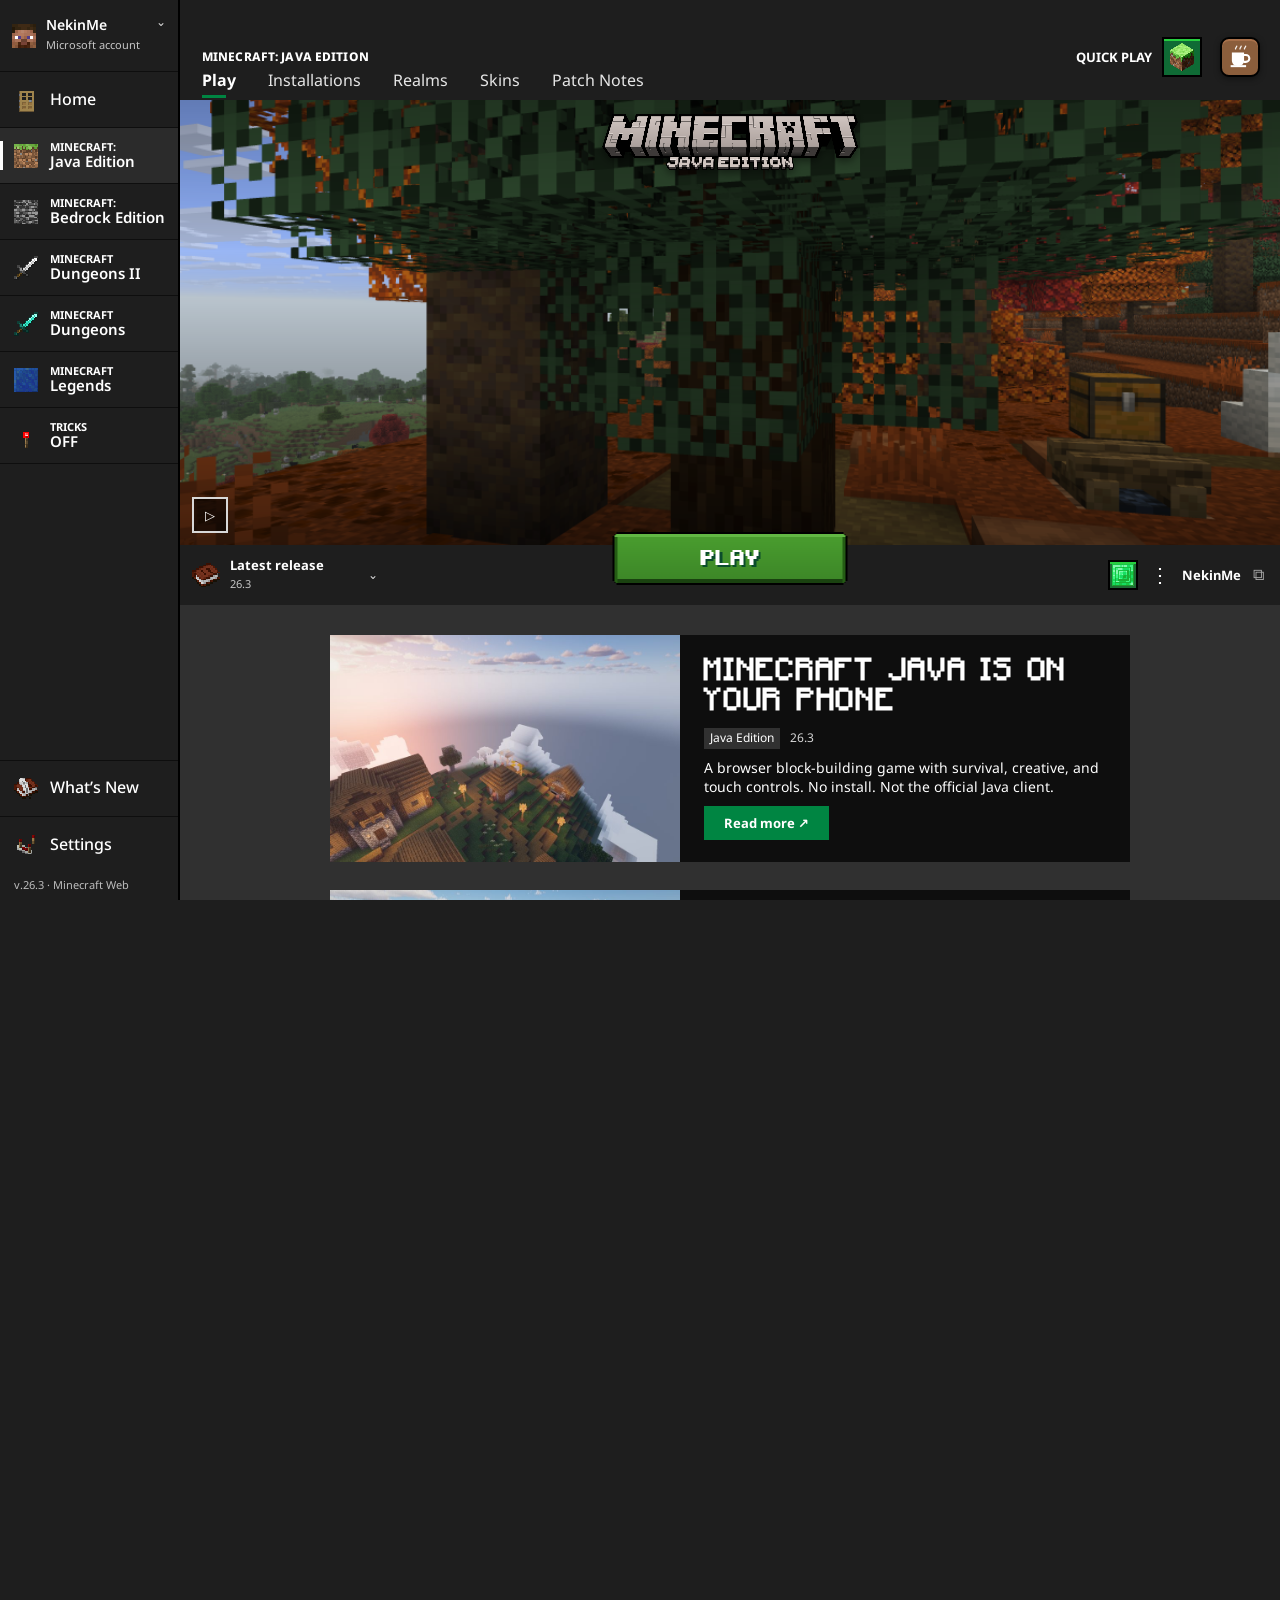
==== index.html @ edfa5a61 "Point the launcher at the rebuilt 20261126a client The engine now ships a new WebAssembly build with" ====
<!doctype html>
<html lang="en">
<head>
<meta charset="utf-8">
<script async src="https://pagead2.googlesyndication.com/pagead/js/adsbygoogle.js?client=ca-pub-5025566183652379" data-ad-frequency-hint="30s" crossorigin="anonymous"></script>
<script>
/* Google H5 Games Ads requires these queue stubs. Without them adBreak()
   never exists and the Play gate silently falls back to a house banner. */
window.adsbygoogle = window.adsbygoogle || [];
if (typeof window.adBreak !== 'function') {
  window.adBreak = function (o) { window.adsbygoogle.push(o); };
}
if (typeof window.adConfig !== 'function') {
  window.adConfig = function (o) { window.adsbygoogle.push(o); };
}
/* Queue the configuration before the async AdSense script loads, exactly as
   Google's H5 snippet does. This gives it the whole page load to preload a
   rewarded creative for the PLAY click. */
try {
  window.adConfig({
    preloadAdBreaks: 'on',
    sound: 'on',
    onReady: function () {
      window.__h5Ready = true;
      if (window.__adDiag) {
        window.__adDiag.config = 'ready';
        window.__adDiag.ready = true;
        window.__adDiag.updated = Date.now();
      }
    }
  });
  window.__h5Configured = true;
} catch (e) { window.__h5Configured = false; }
</script>
<meta name="viewport" content="width=device-width,initial-scale=1,viewport-fit=cover">
<title>Minecraft Web — play in the browser, plus Paper server guides</title>
<meta name="description" content="Play Minecraft Web in the browser, or read original guides on running a 24/7 Paper server: RAM, JVM flags, and VPS hosting. Fan project, not an official Minecraft site.">
<link rel="preconnect" href="https://pagead2.googlesyndication.com" crossorigin>
<link rel="preconnect" href="https://googleads.g.doubleclick.net" crossorigin>
<link rel="preconnect" href="https://tpc.googlesyndication.com" crossorigin>
<link rel="preconnect" href="https://www.google.com" crossorigin>
<link rel="dns-prefetch" href="https://fundingchoicesmessages.google.com">
<meta name="google-adsense-account" content="ca-pub-5025566183652379">

<link rel="icon" type="image/png" sizes="16x16" href="/icons/icon-16.png">
<link rel="icon" type="image/png" sizes="32x32" href="/icons/icon-32.png">
<link rel="icon" type="image/png" sizes="128x128" href="/icons/icon-128.png">
<link rel="icon" type="image/png" sizes="192x192" href="/icons/icon-192.png">
<link rel="preconnect" href="https://fonts.gstatic.com" crossorigin>
<link rel="stylesheet" href="https://fonts.googleapis.com/css2?family=Noto+Sans:wght@400;500;600;700;800&display=swap" media="print" onload="this.media='all'">
<style>
@font-face{font-family:'Minecraft Seven';src:url('/assets/fonts/Minecraft-Seven.woff') format('woff');font-display:swap}
:root{--bg:#1e1e1e;--line:#0e0e0e;--feed:#303030;--card:#0e0e0e;--text:#fff;--muted:#c6c6c6;--g:#008542;--g-top:#27ce40;--g-hi:#009047;--g-edge:#0c6e3d;--g-dk:#064d2a}
*{box-sizing:border-box}html,body{margin:0;height:100%;max-width:100%;overflow-x:hidden;overscroll-behavior-x:none}
body{background:var(--bg);color:var(--text);font-family:'Noto Sans',system-ui,-apple-system,'Segoe UI',sans-serif;font-size:14px;line-height:1.4;-webkit-font-smoothing:antialiased}
.mc{font-family:'Minecraft Seven',system-ui,sans-serif;font-weight:normal}
.app{display:flex;min-height:100vh}
/* ---- left rail (launcher: 180px, items 56px, 1px #0e0e0e separators) ---- */
aside{width:180px;flex:none;background:var(--bg);display:flex;flex-direction:column;position:sticky;top:0;height:100vh;border-right:2px solid #000}
.acct{display:flex;align-items:center;gap:10px;height:72px;padding:0 12px;border-bottom:1px solid var(--line);color:#fff;text-decoration:none}
.acct img{width:24px;height:24px;image-rendering:pixelated}
.acct b{display:block;font-size:14px;font-weight:600;line-height:1.2}.acct span{font-size:11px;color:var(--muted)}
.acct i{margin-left:auto;font-style:normal;font-size:12px;color:#ddd;align-self:flex-start;margin-top:14px}
aside a.it{display:flex;align-items:center;gap:12px;height:56px;padding:0 12px 0 14px;color:#fff;text-decoration:none;border-bottom:1px solid var(--line);position:relative}
aside a.it:hover{background:#2b2b2b}
aside a.it.on{background:#2b2b2b}aside a.it.on:before{content:'';position:absolute;left:0;top:13px;bottom:13px;width:3px;background:#fff}
aside a.it img{width:24px;height:24px;image-rendering:pixelated;flex:none}
aside a.it .t{line-height:1.12}
aside a.it small{display:block;font-size:11px;font-weight:700}
aside a.it span.n{display:block;font-size:15px;font-weight:600}
aside a.it.plain span.n{font-size:16px;font-weight:500}
aside .ad-side{padding:8px;margin-top:6px}
aside .bottom{margin-top:auto;border-top:1px solid var(--line)}
aside .bottom a.it:last-of-type{border-bottom:0}
aside .ver{font-size:11px;color:#bdbdbd;padding:4px 14px 8px}
main{flex:1;min-width:0;display:flex;flex-direction:column}
/* ---- header (product label + tabs, Quick Play on the right) ---- */
.top{display:flex;align-items:flex-end;justify-content:space-between;height:100px;padding:0 20px 0 22px}
.top h6{margin:0 0 3px;font-size:12px;font-weight:800;letter-spacing:.01em}
.tabs{display:flex;gap:32px}
.tabs a{color:#e6e6e6;text-decoration:none;font-size:16px;padding:0 0 9px;position:relative;white-space:nowrap}
.tabs a.on{color:#fff;font-weight:700}.tabs a.on:after{content:'';position:absolute;left:0;width:24px;bottom:2px;height:3px;background:var(--g)}
.tabs a:hover{color:#fff}
.qp{display:flex;align-items:center;gap:10px;color:#fff;text-decoration:none;font-size:13px;font-weight:700;margin-bottom:22px;border:0;background:none;cursor:pointer;font-family:inherit}
.qp img{width:40px;height:40px;padding:4px;background:#0f6b35;border:2px solid #000;box-shadow:inset 0 2px #27ce40;image-rendering:pixelated}
/* ---- Buy Me a Coffee icon in the launcher header ---- */
.top-right{display:flex;align-items:center;gap:12px;margin-bottom:22px}
.top-right .qp{margin-bottom:0}
.bmc{display:grid;place-items:center;width:40px;height:40px;border-radius:9px;background:#8b5e3c;border:2px solid #000;box-shadow:inset 0 2px #a9714b,0 2px 6px rgba(0,0,0,.4);text-decoration:none;flex:none;transition:transform .15s ease,filter .15s ease}
.bmc img{width:26px;height:26px;display:block}
.bmc:hover{filter:brightness(1.06);transform:translateY(-1px)}
@media(max-width:960px){
  /* The header stacks the title above a scrollable tab strip on phones. Keep
     the coffee link pinned to the real top-right corner instead of letting it
     float in the middle of that strip, and reserve room so tabs never scroll
     underneath it. */
  .top{position:relative;padding-right:58px}
  .top-right{position:absolute;top:8px;right:12px;margin:0;z-index:5}
  .bmc{width:34px;height:34px}.bmc img{width:22px;height:22px}
}
/* ---- key art ---- */
.hero{position:relative;flex:none;height:clamp(300px,calc(100vh - 455px),720px);background:#000 url('/img/launcher-art.jpg?v=11') center top/cover no-repeat}
.logo{position:absolute;left:50%;top:14px;transform:translateX(-50%);width:clamp(220px,20vw,320px);filter:drop-shadow(0 3px 4px rgba(0,0,0,.45))}
.logo img{display:block;width:100%;image-rendering:pixelated}
.logo .ed{width:50%;margin:-8.5% auto 0}
.vid{position:absolute;left:12px;bottom:12px;width:36px;height:36px;background:rgba(0,0,0,.55);border:2px solid #d8d8d8;display:grid;place-items:center;color:#fff;text-decoration:none;font-size:13px}
.ready{display:none;position:absolute;right:12px;bottom:12px;max-width:290px;padding:8px 34px 8px 12px;background:#1ed760;background:#3dda6c;color:#000;font:12px/1.35 'Minecraft Seven',system-ui,sans-serif;border:1px solid #000;text-align:center}
html.fromGame .ready{display:block}
/* ---- play bar ---- */
/* The bar overlaps the hero by 13px. Without its own stacking level the
   hero's dark bottom gradient paints over the top of the Play button and makes
   it look like a two-tone green strip. */
.bar{position:relative;z-index:3;flex:none;height:60px;display:flex;align-items:center;justify-content:space-between;padding:0 14px 0 12px;background:var(--bg)}
.inst{display:flex;align-items:center;gap:10px;color:#fff;text-decoration:none;min-width:0}
.inst img{width:28px;height:28px;image-rendering:pixelated}
.inst b{display:block;font-size:13px;font-weight:700;line-height:1.25}.inst span{font-size:11px;color:var(--muted)}
.inst i{font-style:normal;color:#ddd;margin-left:34px;font-size:12px}
.user{font-weight:700;font-size:13px;color:#fff;text-decoration:none}
.play{position:absolute;left:50%;top:-13px;transform:translateX(-50%);display:block;width:235px;height:53px;padding:2px 2px;background:#000;text-decoration:none;
  clip-path:polygon(4px 0,calc(100% - 4px) 0,calc(100% - 4px) 2px,calc(100% - 2px) 2px,calc(100% - 2px) 4px,100% 4px,100% calc(100% - 4px),calc(100% - 2px) calc(100% - 4px),calc(100% - 2px) calc(100% - 2px),calc(100% - 4px) calc(100% - 2px),calc(100% - 4px) 100%,4px 100%,4px calc(100% - 2px),2px calc(100% - 2px),2px calc(100% - 4px),0 calc(100% - 4px),0 4px,2px 4px,2px 2px,4px 2px)}
.play span{clip-path:polygon(2px 0,calc(100% - 2px) 0,100% 2px,100% calc(100% - 2px),calc(100% - 2px) 100%,2px 100%,0 calc(100% - 2px),0 2px);display:flex;align-items:center;justify-content:center;width:100%;height:100%;color:#fff;background:linear-gradient(var(--g-hi),var(--g));
  box-shadow:inset 0 3px 0 var(--g-top),inset 3px 0 0 var(--g-edge),inset -3px 0 0 var(--g-edge),inset 0 -4px 0 var(--g-dk);
  font-family:'Minecraft Seven',system-ui,sans-serif;font-size:22px;letter-spacing:.08em;-webkit-text-stroke:1.1px #fff;text-shadow:2px 2px 0 rgba(0,0,0,.3)}
.play:hover span{background:linear-gradient(#00a352,#009448)}
.play:active span{box-shadow:inset 0 3px 0 var(--g-dk),inset 3px 0 0 var(--g-edge),inset -3px 0 0 var(--g-edge);padding-top:3px}
/* The site accent is teal-green; the Play control uses the launcher's grass
   green so the most important button does not look a shade off. */
.play span{background:linear-gradient(#4a9e2f,#3c8527);box-shadow:inset 0 3px 0 #62b744,inset 3px 0 0 #245c14,inset -3px 0 0 #245c14,inset 0 -4px 0 #1a4210}
.play:hover span{background:linear-gradient(#55ad38,#43902b)}
.play:active span{box-shadow:inset 0 3px 0 #1a4210,inset 3px 0 0 #245c14,inset -3px 0 0 #245c14;padding-top:3px}
/* ---- news feed ---- */
.feed{background:var(--feed);flex:1;padding:30px 20px 10px}
.feedin{max-width:800px;margin:0 auto;display:grid;gap:28px}
.news{display:grid;grid-template-columns:350px 1fr;overflow:hidden;background:var(--card);text-decoration:none;color:#fff;min-height:216px}
.news .pic{background:#000;min-height:216px}
.news .pic img{width:100%;height:100%;object-fit:cover;display:block}
.news .txt{padding:24px 24px 22px;display:flex;flex-direction:column;align-items:flex-start;gap:9px}
.news h3{margin:0;font-family:'Minecraft Seven',system-ui,sans-serif;font-weight:normal;font-size:25px;line-height:1.2;text-transform:uppercase;letter-spacing:.03em;-webkit-text-stroke:1px #fff}
.news .meta{font-size:12px;color:#d6d6d6;display:flex;gap:10px;align-items:center}.news .meta span{background:#313131;padding:2px 6px;color:#fff}
.news p{margin:0;font-size:14px}
.news .more{margin-top:auto;display:inline-flex;align-items:center;gap:8px;background:var(--g);padding:8px 20px;font-weight:700;font-size:13px}
.news:hover .more{background:#009a4c}
.ad-wide{min-height:90px;background:transparent}
.info{background:var(--feed);padding:4px 20px 30px}
.info>section,.info>div{max-width:800px;margin:0 auto}
.info section{background:var(--card);padding:20px 24px;margin-top:22px}
.info h2{font-family:'Minecraft Seven',system-ui,sans-serif;font-weight:normal;font-size:20px;margin:0 0 10px;text-transform:uppercase;-webkit-text-stroke:.6px #fff}
.info a{color:#3ad36b}
footer{background:var(--feed);color:#a9a9a9;font-size:12px;text-align:center;padding:20px 16px 40px;margin:0}footer a{color:#fff}
.mnav{display:none}
@media(max-width:960px){
  aside{display:none}
  .mnav{display:flex;gap:0;overflow-x:auto;background:var(--bg);border-bottom:1px solid var(--line);scrollbar-width:none}
  .mnav a{flex:none;display:flex;align-items:center;gap:8px;color:#fff;text-decoration:none;font-size:13px;font-weight:600;padding:10px 14px;border-right:1px solid var(--line)}
  .mnav a img{width:20px;height:20px;image-rendering:pixelated}.mnav a.on{background:#2b2b2b;box-shadow:inset 0 -3px #fff}
  .top{height:auto;padding:12px 58px 0 14px}.top>div{min-width:0;flex:1}.tabs{gap:22px;overflow-x:auto;max-width:100%;scrollbar-width:none;-webkit-overflow-scrolling:touch}.tabs a{font-size:15px}.qp{display:none}
  .hero{height:56vw;min-height:220px;max-height:60vh}
  .bar{height:auto;padding:52px 12px 12px}.play{top:-14px;width:min(235px,64vw)}
  .feed{padding:20px 10px}.news{grid-template-columns:1fr}.news .pic{min-height:0;aspect-ratio:16/9}.news h3{font-size:19px}
  .info{padding-left:10px;padding-right:10px}
}
@media(max-height:500px){.hero{height:calc(100vh - 150px);min-height:160px}.mnav{display:none}.top h6{display:none}}

/* ---- Dappled Forest panorama (slow crossfade + drift) ---- */
.hero{background:#000 url('/assets/panorama/panorama_0.png') center/cover no-repeat;overflow:hidden}
.hero .pano{position:absolute;inset:-5%;background-position:center;background-size:cover;opacity:0;will-change:opacity,transform;animation:panoFade 33s ease-in-out infinite}
.hero .pano.p0{background-image:url('/assets/panorama/panorama_0.png');animation:panoFirst 33s ease-in-out infinite}
.hero .pano.p1{background-image:url('/assets/panorama/panorama_2.png');animation-delay:11s}
.hero .pano.p2{background-image:url('/assets/panorama/panorama_4.png');animation-delay:22s}
@keyframes panoFirst{0%{opacity:1;transform:scale(1.04)}28%{opacity:1;transform:scale(1.1) translate3d(-1.2%,-.8%,0)}36%{opacity:0;transform:scale(1.12) translate3d(-1.4%,-1%,0)}100%{opacity:0;transform:scale(1.12) translate3d(-1.4%,-1%,0)}}
@keyframes panoFade{0%{opacity:0;transform:scale(1.04) translate3d(0,0,0)}5%{opacity:1}28%{opacity:1}36%{opacity:0;transform:scale(1.12) translate3d(-1.4%,-1%,0)}100%{opacity:0;transform:scale(1.12) translate3d(-1.4%,-1%,0)}}
.hero:after{content:'';position:absolute;inset:0;background:linear-gradient(180deg,rgba(0,0,0,.28),rgba(0,0,0,0) 34%,rgba(0,0,0,.58));z-index:1;pointer-events:none}
.logo,.vid,.ready{z-index:2}
@media(prefers-reduced-motion:reduce){.hero .pano{animation:none}.hero .pano.p0{opacity:1}}
/* ---- top leaderboard slot (desktop) ---- */
.ad-top{max-width:970px;margin:0 auto;min-height:90px;background:transparent}
.ad-top:empty{display:none}
@media(max-width:960px){.ad-top{display:none}}
/* ---- PLAY button states ---- */
.play{border:0;font:inherit;cursor:pointer}
.play .play-state{display:none}
.play-state{font-family:'Minecraft Seven',system-ui,sans-serif;font-size:16px;letter-spacing:.03em;text-align:center;line-height:1.15;padding:0 8px}
.play[data-state] .play-svg{display:none}
.play[data-state] .play-state{display:flex;align-items:center;justify-content:center}
.play[data-state="retry"] span{background:linear-gradient(#a3452b,#7d2f1d)}
.play:focus-visible{outline:3px solid #7fcf3f;outline-offset:3px}
/* ---- bar extras ---- */
.bar-right{display:flex;align-items:center;gap:10px}
.block-btn{width:30px;height:30px;padding:2px;background:#1f6b35;border:2px solid #000;box-shadow:inset 0 2px #27ce40;cursor:pointer}
.block-btn img{width:100%;height:100%;image-rendering:pixelated;display:block}
.dots{background:none;border:0;color:#fff;font-size:20px;line-height:1;cursor:pointer;padding:0 2px}
.copy{background:none;border:0;color:#aaa;font-size:16px;cursor:pointer;padding:0 2px}
.copy:hover{color:#fff}
/* ---- real download strip ---- */
.dl{display:none;background:#0b0b0b;border-top:1px solid #000;border-bottom:1px solid #000;padding:9px 20px}
.dl.on{display:block}
.dl .row{max-width:800px;margin:0 auto;display:flex;align-items:center;gap:12px;font-size:12px;color:#d8d8d8}
.dl .track{flex:1;height:10px;background:#1d1d1d;border:1px solid #000;box-shadow:inset 0 0 0 1px #333;padding:1px}
.dl .fill{display:block;height:100%;width:0;background:linear-gradient(180deg,#b6ff7a,#6cd13a 55%,#4a9e2f);transition:width .18s linear}
.dl .pct{min-width:44px;text-align:right;font-family:'Minecraft Seven',system-ui,sans-serif}
.dl .bytes{min-width:118px;text-align:right;color:#a9a9a9}
/* ---- 15 s ad gate ---- */
.gate{position:fixed;inset:0;z-index:10000;display:none;place-items:center;background:rgba(0,0,0,.93);padding:16px}
.gate.on{display:grid}
.gate-box{width:min(560px,96vw);background:#141414;border:2px solid #000;box-shadow:0 0 0 2px #3a3a3a,0 24px 90px rgba(0,0,0,.85);padding:20px 20px 18px;text-align:center;color:#fff}
.gate-kicker{font-size:10px;letter-spacing:.22em;color:#9a9a9a}
.gate-title{font-family:'Minecraft Seven',system-ui,sans-serif;font-size:23px;line-height:1.2;margin-top:6px}
.gate-ad{min-height:250px;width:min(336px,92%);margin:14px auto 6px;display:grid;place-items:center;background:#0b0b0b;border:1px dashed #333;color:#8b8b8b;font-size:12px;overflow:hidden}
.gate-house{position:relative;display:grid;justify-items:center;gap:7px;padding:14px 14px 22px;overflow:hidden}
.gate-house-tag{font:700 9px/1 'Minecraft Seven',system-ui,sans-serif;letter-spacing:.18em;color:#9a9a9a;background:#1b1b1b;border:1px solid #333;padding:4px 7px}
.gate-house-play{width:0;height:0;border-left:16px solid #7fcf3f;border-top:10px solid transparent;border-bottom:10px solid transparent;filter:drop-shadow(2px 2px 0 #000)}
.gate-house img{width:150px;image-rendering:pixelated;opacity:.72}
.gate-house strong{font-family:'Minecraft Seven',system-ui,sans-serif;font-weight:normal;font-size:15px;color:#e8e8e8;letter-spacing:.03em}
.gate-house-copy{font-size:11px;color:#9a9a9a;max-width:250px;text-align:center;line-height:1.45}
.gate-house-status{font:700 10px/1.2 'Minecraft Seven',system-ui,sans-serif;letter-spacing:.05em;color:#8fbf6f}
.gate-house[data-state="done"] .gate-house-status{color:#b6ff7a}
.gate-house-timer{position:absolute;left:0;bottom:0;height:3px;width:0;background:#7fcf3f;animation:houseAd 5s linear forwards}
.gate-house[data-state="done"] .gate-house-timer{width:100%;animation:none}
@keyframes houseAd{from{width:0}to{width:100%}}
.gate-count{font-family:'Minecraft Seven',system-ui,sans-serif;font-size:34px;color:#7fcf3f;line-height:1.1;margin-top:2px}
.gate-sub{font-size:13px;color:#b9b9b9;margin-top:4px}
.gate-prog{width:min(420px,92%);height:9px;background:#222;border:1px solid #000;box-shadow:inset 0 0 0 1px #333;padding:1px;margin:12px auto 0;overflow:hidden}
.gate-prog i{display:block;position:relative;height:100%;width:0;min-width:6px;background:linear-gradient(180deg,#b6ff7a,#6cd13a 55%,#4a9e2f);transition:width .18s linear;overflow:hidden}
.gate-bytes{font-size:12px;color:#a9a9a9;margin-top:6px}
.gate-live{font-size:12px;color:#8fbf6f;margin-top:3px;min-height:16px;line-height:1.35}
.gate-live.warn{color:#e0b060}
.gate-watch{display:inline-block;margin-top:10px;padding:11px 24px;background:#2f7d1f;color:#fff;border:2px solid #000;box-shadow:inset 0 2px #55b53a,inset 0 -3px #1d5412;font:700 14px/1 'Minecraft Seven',system-ui,sans-serif;letter-spacing:.04em;cursor:pointer}
.gate-watch:hover{background:#389623}
.gate-watch[hidden]{display:none}
.gate-sponsor{display:inline-block;margin-top:8px;padding:8px 16px;background:#3b3b3b;color:#d8d8d8;border:2px solid #000;box-shadow:inset 0 2px #626262,inset 0 -3px #242424;font:700 12px/1 'Minecraft Seven',system-ui,sans-serif;letter-spacing:.04em;cursor:pointer}
.gate-sponsor:hover{background:#4a4a4a;color:#fff}
.gate-sponsor[hidden]{display:none}
.gate-retry{display:inline-block;margin-top:12px;padding:8px 18px;background:#6f6f6f;color:#fff;border:2px solid #000;box-shadow:inset 0 2px #9a9a9a,inset 0 -3px #3f3f3f;font:700 13px/1 'Minecraft Seven',system-ui,sans-serif;letter-spacing:.04em;cursor:pointer}
.gate-retry:hover{background:#7d7d7d}
.gate-retry[hidden]{display:none}
/* ---- preloaded game iframe (hidden behind the rewarded gate) ---- */
#game-frame{position:fixed;inset:0;width:100%;height:100%;border:0;z-index:9998;background:#000;opacity:0;pointer-events:none;transition:opacity .3s ease}
body.game-on{overflow:hidden}
body.game-on #game-frame{opacity:1;pointer-events:auto;z-index:10002}
/* ---- 1:1 loading screen ---- */
.load{position:fixed;inset:0;z-index:10001;display:none;place-items:center;background:#000}
.load.on{display:grid}
.load-win{width:min(680px,92vw);height:min(360px,70vh);border:3px solid #ff8a00;box-shadow:inset 0 0 0 2px #2b1600,0 0 34px rgba(255,138,0,.28);display:grid;place-items:center;background:#000}
.load-text{font-family:'Minecraft Seven',system-ui,sans-serif;font-size:28px;letter-spacing:.09em;color:#f2f2f2}
.load-text i{font-style:normal}
@media(max-width:600px){.bar-right .block-btn,.bar-right .dots,.bar-right .copy{display:none}.bar-right{position:absolute;right:12px;top:20px}.dl .bytes{display:none}}


/* ---- long guide content must not widen the launcher ---- */
.info pre{max-width:100%;overflow-x:auto;background:#000;border:1px solid #2a2a2a;padding:12px;margin:12px 0}
.info code{font-family:ui-monospace,SFMono-Regular,Menlo,monospace;font-size:12px}
.info table{width:100%;border-collapse:collapse;font-size:13px;margin:10px 0}
.info th,.info td{border:1px solid #333;padding:6px 8px;text-align:left}
@media(max-width:700px){.info table{display:block;overflow-x:auto}.info pre code{white-space:pre-wrap;word-break:break-word}}
</style>
<script>if(/[?&](play|from)=/.test(location.search))document.documentElement.classList.add('fromGame')</script>
<script>try{localStorage.setItem('mw_site_visit',String(Date.now()))}catch(e){}</script>


<link rel="manifest" href="/manifest.webmanifest">
<link rel="apple-touch-icon" sizes="180x180" href="/icons/apple-touch-icon.png">
<meta name="apple-mobile-web-app-capable" content="yes">
<meta name="mobile-web-app-capable" content="yes">
<meta name="apple-mobile-web-app-status-bar-style" content="black-translucent">
<meta name="apple-mobile-web-app-title" content="Minecraft Web">
<meta name="theme-color" content="#141414">
<script src="/install.js" defer></script>
<script src="/site-ads.js" defer></script>
<script src="/ad-clicks.js" defer></script>
</head>
<body>
<div class="app">
<aside>
  <a class="acct" href="/guide.html#about"><img src="/assets/ui/player-head.png" alt=""><div><b>NekinMe</b><span>Microsoft account</span></div><i>&#8964;</i></a>
  <a class="it plain" href="/"><img src="/assets/java/26.3/items/oak_door.png" alt=""><span class="t"><span class="n">Home</span></span></a>
  <a class="it on" href="/"><img src="/assets/java/26.3/blocks/grass_block_side.png" alt=""><span class="t"><small>MINECRAFT:</small><span class="n">Java Edition</span></span></a>
  <a class="it" href="/guide.html#about"><img src="/assets/java/26.3/blocks/bedrock.png" alt=""><span class="t"><small>MINECRAFT:</small><span class="n">Bedrock Edition</span></span></a>
  <a class="it" href="/guides/"><img src="/assets/java/26.3/items/iron_sword.png" alt=""><span class="t"><small>MINECRAFT</small><span class="n">Dungeons II</span></span></a>
  <a class="it" href="/guides/"><img src="/assets/java/26.3/items/diamond_sword.png" alt=""><span class="t"><small>MINECRAFT</small><span class="n">Dungeons</span></span></a>
  <a class="it" href="/guides/"><img src="/assets/java/26.3/blocks/lapis_block.png" alt=""><span class="t"><small>MINECRAFT</small><span class="n">Legends</span></span></a>
  <a class="it" href="/guide.html#about"><img src="/assets/java/26.3/blocks/redstone_torch.png" alt=""><span class="t"><small>TRICKS</small><span class="n">OFF</span></span></a>
  <div class="ad-side" data-ad="side"></div>
  <div class="bottom">
    <a class="it plain" href="/guide.html#about"><img src="/assets/java/26.3/items/writable_book.png" alt=""><span class="t"><span class="n">What&#8217;s New</span></span></a>
    <a class="it plain" href="/privacy.html"><img src="/assets/java/26.3/items/comparator.png" alt=""><span class="t"><span class="n">Settings</span></span></a>
    <div class="ver">v.26.3 &#183; Minecraft Web</div>
  </div>
</aside>
<main>
  <div class="mnav"><a class="on" href="/"><img src="/icons/icon-192.png" alt="">Java Edition</a><a href="/guide.html"><img src="/assets/java/26.3/items/written_book.png" alt="">Game Guide</a><a href="/guide.html#install"><img src="/assets/java/26.3/items/ender_eye.png" alt="">Install App</a><a href="/guides/"><img src="/assets/java/26.3/items/writable_book.png" alt="">Server Guides</a><a href="/privacy.html"><img src="/assets/java/26.3/items/comparator.png" alt="">Settings</a></div>
  <div class="top">
    <div><h6>MINECRAFT: JAVA EDITION</h6>
    <div class="tabs"><a class="on" href="/">Play</a><a href="/guide.html#install">Installations</a><a href="/guides/paper-vs-realms-vs-vps.html">Realms</a><a href="/guide.html">Skins</a><a href="/guide.html#about">Patch Notes</a></div></div>
    <div class="top-right">
      <button class="qp" id="qp" type="button"><span>QUICK PLAY</span><img src="/icons/icon-192.png" alt=""></button>
      <a class="bmc" href="https://buymeacoffee.com/gamerstripd" target="_blank" rel="noopener" aria-label="Buy me a coffee" title="Buy me a coffee"><img src="/bmc.svg" alt=""></a>
    </div>
  </div>
  <div class="ad-top" data-ad="top" aria-label="Advertisement"></div>
  <div class="hero" role="img" aria-label="Dappled Forest panorama">
    <div class="pano p0" aria-hidden="true"></div>
    <div class="pano p1" aria-hidden="true"></div>
    <div class="pano p2" aria-hidden="true"></div>
    <div class="logo"><img src="/assets/ui/minecraft.png" alt="Minecraft"><img class="ed" src="/assets/ui/edition.png" alt="Java Edition"></div>
    <a class="vid" href="/guide.html" aria-label="Watch">&#9655;</a>
    <div class="ready">Your world is ready! Press Play to start.</div>
  </div>
  <div class="bar">
    <a class="inst" href="/guide.html"><img src="/assets/java/26.3/items/written_book.png" alt=""><div><b>Latest release</b><span>26.3</span></div><i>&#8964;</i></a>
    <button class="play" id="play" type="button" aria-label="Play Minecraft Java now"><span class="play-svg"><svg class="pl" viewBox="0 0 28 8" width="60" height="17" aria-hidden="true" shape-rendering="crispEdges"><path fill="#0b4d2b" d="M1 1h1v1h-1zM2 1h1v1h-1zM3 1h1v1h-1zM4 1h1v1h-1zM5 1h1v1h-1zM1 2h1v1h-1zM2 2h1v1h-1zM5 2h1v1h-1zM6 2h1v1h-1zM1 3h1v1h-1zM2 3h1v1h-1zM5 3h1v1h-1zM6 3h1v1h-1zM1 4h1v1h-1zM2 4h1v1h-1zM3 4h1v1h-1zM4 4h1v1h-1zM5 4h1v1h-1zM1 5h1v1h-1zM2 5h1v1h-1zM1 6h1v1h-1zM2 6h1v1h-1zM1 7h1v1h-1zM2 7h1v1h-1zM8 1h1v1h-1zM9 1h1v1h-1zM8 2h1v1h-1zM9 2h1v1h-1zM8 3h1v1h-1zM9 3h1v1h-1zM8 4h1v1h-1zM9 4h1v1h-1zM8 5h1v1h-1zM9 5h1v1h-1zM8 6h1v1h-1zM9 6h1v1h-1zM8 7h1v1h-1zM9 7h1v1h-1zM10 7h1v1h-1zM11 7h1v1h-1zM12 7h1v1h-1zM13 7h1v1h-1zM16 1h1v1h-1zM17 1h1v1h-1zM18 1h1v1h-1zM19 1h1v1h-1zM15 2h1v1h-1zM16 2h1v1h-1zM19 2h1v1h-1zM20 2h1v1h-1zM15 3h1v1h-1zM16 3h1v1h-1zM19 3h1v1h-1zM20 3h1v1h-1zM15 4h1v1h-1zM16 4h1v1h-1zM17 4h1v1h-1zM18 4h1v1h-1zM19 4h1v1h-1zM20 4h1v1h-1zM15 5h1v1h-1zM16 5h1v1h-1zM19 5h1v1h-1zM20 5h1v1h-1zM15 6h1v1h-1zM16 6h1v1h-1zM19 6h1v1h-1zM20 6h1v1h-1zM15 7h1v1h-1zM16 7h1v1h-1zM19 7h1v1h-1zM20 7h1v1h-1zM22 1h1v1h-1zM23 1h1v1h-1zM26 1h1v1h-1zM27 1h1v1h-1zM22 2h1v1h-1zM23 2h1v1h-1zM26 2h1v1h-1zM27 2h1v1h-1zM22 3h1v1h-1zM23 3h1v1h-1zM26 3h1v1h-1zM27 3h1v1h-1zM23 4h1v1h-1zM24 4h1v1h-1zM25 4h1v1h-1zM26 4h1v1h-1zM24 5h1v1h-1zM25 5h1v1h-1zM24 6h1v1h-1zM25 6h1v1h-1zM24 7h1v1h-1zM25 7h1v1h-1z"/><path fill="#fff" d="M0 0h1v1h-1zM1 0h1v1h-1zM2 0h1v1h-1zM3 0h1v1h-1zM4 0h1v1h-1zM0 1h1v1h-1zM1 1h1v1h-1zM4 1h1v1h-1zM5 1h1v1h-1zM0 2h1v1h-1zM1 2h1v1h-1zM4 2h1v1h-1zM5 2h1v1h-1zM0 3h1v1h-1zM1 3h1v1h-1zM2 3h1v1h-1zM3 3h1v1h-1zM4 3h1v1h-1zM0 4h1v1h-1zM1 4h1v1h-1zM0 5h1v1h-1zM1 5h1v1h-1zM0 6h1v1h-1zM1 6h1v1h-1zM7 0h1v1h-1zM8 0h1v1h-1zM7 1h1v1h-1zM8 1h1v1h-1zM7 2h1v1h-1zM8 2h1v1h-1zM7 3h1v1h-1zM8 3h1v1h-1zM7 4h1v1h-1zM8 4h1v1h-1zM7 5h1v1h-1zM8 5h1v1h-1zM7 6h1v1h-1zM8 6h1v1h-1zM9 6h1v1h-1zM10 6h1v1h-1zM11 6h1v1h-1zM12 6h1v1h-1zM15 0h1v1h-1zM16 0h1v1h-1zM17 0h1v1h-1zM18 0h1v1h-1zM14 1h1v1h-1zM15 1h1v1h-1zM18 1h1v1h-1zM19 1h1v1h-1zM14 2h1v1h-1zM15 2h1v1h-1zM18 2h1v1h-1zM19 2h1v1h-1zM14 3h1v1h-1zM15 3h1v1h-1zM16 3h1v1h-1zM17 3h1v1h-1zM18 3h1v1h-1zM19 3h1v1h-1zM14 4h1v1h-1zM15 4h1v1h-1zM18 4h1v1h-1zM19 4h1v1h-1zM14 5h1v1h-1zM15 5h1v1h-1zM18 5h1v1h-1zM19 5h1v1h-1zM14 6h1v1h-1zM15 6h1v1h-1zM18 6h1v1h-1zM19 6h1v1h-1zM21 0h1v1h-1zM22 0h1v1h-1zM25 0h1v1h-1zM26 0h1v1h-1zM21 1h1v1h-1zM22 1h1v1h-1zM25 1h1v1h-1zM26 1h1v1h-1zM21 2h1v1h-1zM22 2h1v1h-1zM25 2h1v1h-1zM26 2h1v1h-1zM22 3h1v1h-1zM23 3h1v1h-1zM24 3h1v1h-1zM25 3h1v1h-1zM23 4h1v1h-1zM24 4h1v1h-1zM23 5h1v1h-1zM24 5h1v1h-1zM23 6h1v1h-1zM24 6h1v1h-1z"/></svg></span><span class="play-state" id="play-state"></span></button>
    <div class="bar-right">
      <button class="block-btn" id="block-btn" type="button" aria-label="Open skin settings"><img src="/assets/java/26.3/blocks/emerald_block.png" alt=""></button>
      <button class="dots" id="dots" type="button" aria-label="More options">&#8942;</button>
      <a class="user" href="/guide.html#about">NekinMe</a>
      <button class="copy" id="copy-user" type="button" aria-label="Copy username">&#10697;</button>
    </div>
  </div>
  <div class="dl" id="dl" aria-live="polite">
    <div class="row"><span id="dl-label">PREPARING&#8230;</span><div class="track"><i class="fill" id="dl-fill"></i></div><span class="pct" id="dl-pct">0%</span><span class="bytes" id="dl-bytes">0 / 0 MB</span></div>
  </div>
  <div class="feed"><div class="feedin">
    <a class="news" href="/guide.html"><div class="pic"><img src="/img/sunset.jpg" alt="Minecraft Java village at golden hour with Photon shaders"></div><div class="txt"><h3>Minecraft Java is on your phone</h3><div class="meta"><span>Java Edition</span>26.3</div><p>A browser block-building game with survival, creative, and touch controls. No install. Not the official Java client.</p><span class="more">Read more &#8599;</span></div></a>
    <a class="news" href="/guides/paper-minecraft-server-2026.html"><div class="pic"><img src="/img/village.jpg" alt="A generated village, the kind of world a 24/7 server has to keep ticking"></div><div class="txt"><h3>Set up a 24/7 Paper server</h3><div class="meta"><span>Hosting</span>Updated Nov 2026</div><p>RAM, NVMe, Aikar’s flags, and a systemd install for Ubuntu — the decisions a panel usually hides.</p><span class="more">Read the guide &#8599;</span></div></a>
    <div class="ad-wide" data-ad="wide"><!-- Auto ads may place a unit here --></div>
    <a class="news" href="/guides/paper-vs-realms-vs-vps.html"><div class="pic"><img src="/img/hero.jpg" alt="Overworld terrain"></div><div class="txt"><h3>Realms, a panel, or a VPS</h3><div class="meta"><span>Compare</span>No affiliate links</div><p>Which host fits a growing Paper world, and which cheap plan is just a noisy neighbor.</p><span class="more">Compare hosts &#8599;</span></div></a>
    <a class="news" href="/guides/paper-ram-view-distance.html"><div class="pic"><img src="/img/debug.jpg" alt="Debug readout, the same idea as watching TPS on a server"></div><div class="txt"><h3>RAM, view distance, tick time</h3><div class="meta"><span>Sizing</span>Heap vs machine</div><p>How much memory to give Java, why view distance is not a slider you max out, and when lag is the disk.</p><span class="more">Read the sizing notes &#8599;</span></div></a>
  </div></div>
<div class="info" id="about">
  <section>
    <h1>Minecraft Launcher &amp; 24/7 Paper Server Guide</h1>
    <p><em>Last updated: November 2026</em></p>
    <p>Hit Play to launch Minecraft. Below, you will find the full guide to running your own 24/7 Paper server — practical configuration guidance, realistic RAM sizing, and the JVM settings that help keep tick time stable on a VPS.</p>
  </section>

  <section id="why-paper">
    <h2>Why Paper instead of Vanilla or Realms for a 24/7 server</h2>
    <p>Vanilla is the reference implementation for a Java Edition server, and it is a sensible starting point for a small private world. As the world grows, however, the server has more chunks to load, entities to tick, block updates to process, and player actions to handle. <strong>Paper</strong> is a server implementation built on the Minecraft server code with performance work, configuration options, and a plugin API. It can reduce avoidable server work and gives an administrator more control over gameplay systems that affect tick time. Paper does not make a slow CPU fast, and it cannot eliminate the cost of a huge view distance or an overloaded world, but it gives you practical tools to tune a long-running server without changing the client.</p>
    <p>Realms is convenient when the priority is a managed, low-maintenance world for a small group. You do not administer the underlying machine, install arbitrary server plugins, choose the Java heap, or tune the same range of server settings available on a self-managed Paper host. A dedicated Paper server is a better fit when you want plugins, scheduled maintenance, custom permissions, a controlled backup process, or room to change hardware as the community grows. The trade-off is responsibility: you must secure the operating system, keep the server updated, monitor resource use, and test backups. Choose Paper because you need that control, not because the word “optimized” guarantees a particular number of players.</p>
  </section>

  <section id="sizing">
    <h2>Realistic RAM, CPU, storage and bandwidth sizing</h2>
    <p>Use the table as a starting point for a newly provisioned server, not as a guarantee. Actual memory use depends on the Minecraft version, world size, loaded chunks, plugins or mods, entity counts, player travel, and the number of players active at the same time. The minimum column is a constrained starting point; the recommended column leaves more room for the Java heap and normal workload variation.</p>
    <table>
      <tr><th>Server Type</th><th>Players</th><th>Min RAM</th><th>Rec. RAM</th><th>Storage</th></tr>
      <tr><td>Vanilla</td><td>2–5</td><td>2 GB</td><td>3 GB</td><td>NVMe</td></tr>
      <tr><td>Paper + Plugins</td><td>10–20</td><td>4 GB</td><td>6 GB</td><td>NVMe</td></tr>
      <tr><td>Modded</td><td>5–10</td><td>6 GB</td><td>8 GB</td><td>NVMe</td></tr>
      <tr><td>Large Modpacks</td><td>5–15</td><td>8 GB</td><td>12 GB</td><td>NVMe</td></tr>
    </table>
    <p>For a typical Paper server, pay close attention to single-core CPU performance. The main game tick has work that must be completed in sequence, so a high clock speed and strong per-core performance can matter more than a large advertised core count. Extra cores are still useful for the operating system, networking, plugins that perform asynchronous work, backups, and other services, but eight slow shared vCPUs do not automatically outperform a smaller allocation with faster, consistently available CPU time. Ask a provider whether its plan uses shared, burstable, or dedicated vCPUs, and treat “dedicated” as a plan feature to verify rather than a label to assume.</p>
    <p>Choose NVMe SSD storage for the world, region files, and server files whenever the budget allows. Chunk generation and loading involve many reads and writes; a busy HDD can add latency when players explore new terrain or when the server saves region data. SATA SSD storage is generally preferable to a mechanical disk, while NVMe offers higher throughput and strong random-I/O performance on suitable hardware. Storage speed is not a substitute for CPU or RAM, but a fast drive helps avoid storage becoming the weak link. For bandwidth planning, a rough working allowance is 50–150 KB/s per active player in each direction under ordinary play; plugins, voice chat, map rendering, frequent chunk movement, and backups can change that figure. Check the host's transfer allowance and network limits rather than assuming an unlimited port means unlimited monthly traffic.</p>
  </section>

  <div class="ad-wide" data-ad="infeed" style="margin-left:0;margin-right:0"></div>

  <section id="hosting">
    <h2>VPS vs dedicated game hosting vs home hosting</h2>
    <p>Shared game hosting is usually the simplest way to start. The provider supplies a control panel, a server template, and routine infrastructure management; you select a plan and upload or configure the world. That convenience can be worth the price when you do not want to administer Linux. The limitation is that the provider controls the underlying environment. CPU time may be shared with other customers, available Java options may be restricted, and unusual plugins or custom services may not fit the panel. Compare the actual CPU allocation, RAM limit, storage type, backup policy, DDoS mitigation, and rules for moving your world before choosing a plan. A low monthly price is not useful if the server regularly competes for CPU time during busy periods.</p>
    <p>A home server gives you physical control and can reuse hardware you already own, but it also makes you responsible for power, cooling, router configuration, operating-system updates, and a stable internet connection. Residential upload capacity, changing public IP addresses, carrier-grade NAT, and the lack of upstream DDoS protection can make public hosting difficult. A bare-metal dedicated server provides the most direct hardware control and can make sense for a large, consistently busy community, but it usually costs more and requires more administration. For a growing community that needs root access without managing a physical machine, a <strong>KVM VPS with a clearly specified dedicated-vCPU allocation, adequate RAM, NVMe storage, and network-level DDoS protection</strong> is often the practical middle ground. It gives you control over Java, Paper, firewall rules, backups, and plugins while leaving the physical host and network infrastructure to the provider.</p>
  </section>

  <section id="install-paper">
<h2>Step-by-step Paper install on Ubuntu</h2>
<p>These steps assume a fresh Ubuntu 22.04 or 24.04 VPS, SSH access through an account with sudo privileges, a public IP or DNS name, and enough free disk space for the server JAR, world files, logs, and backups. Paper 1.21 requires Java 21, so install a Java 21 runtime first. Keep Ubuntu updated, use a firewall, and do not run the Minecraft process as root. The commands use a dedicated Linux account named <code>minecraft</code>; run package and service administration commands from your normal sudo-enabled account.</p>
<pre><code>sudo apt update
sudo apt install openjdk-21-jre-headless</code></pre>
<p>Create a separate account so the Minecraft process does not inherit your personal account's permissions. Create its server directory, switch into the account, and download the Paper JAR. This URL is the specific Paper 1.21 build supplied for this example; before deploying a new world, check Paper's official downloads for a current supported build and update the filename accordingly. Keep a copy of the previous JAR and back up the world before replacing a production server version.</p>
<pre><code>sudo adduser --system --home /opt/minecraft --group minecraft
sudo install -d -o minecraft -g minecraft /opt/minecraft/server
sudo -u minecraft -H bash
cd /opt/minecraft/server
wget https://api.papermc.io/v2/projects/paper/versions/1.21/builds/130/downloads/paper-1.21-130.jar -O paper.jar</code></pre>
<p>Start the server only after reviewing the Minecraft End User License Agreement. The server requires explicit acceptance before it will run. Set <code>eula=true</code> only if you have read and agree to the EULA; do not treat this file as a way to bypass its terms. Keep the server files owned by the dedicated account and avoid granting the Minecraft process write access to unrelated directories.</p>
<pre><code>cd /opt/minecraft/server
printf 'eula=true\n' > eula.txt</code></pre>
<p>Create a start script to keep the Java command and heap settings in one place. This first-run example uses a 4 GB heap; adjust the values to the VPS size and memory guidance below. The script changes into the server directory before launching Paper so that world data and configuration files are created in the intended location.</p>
<pre><code>cat > /opt/minecraft/server/start.sh <<'EOF'
#!/usr/bin/env bash
set -e
cd /opt/minecraft/server
exec java -Xms4G -Xmx4G -jar paper.jar nogui
EOF
chmod 750 /opt/minecraft/server/start.sh
exit</code></pre>
<p>Set ownership and create a systemd service so the server can start at boot, restart after an unexpected exit, and write logs to the system journal. The service runs as <code>minecraft</code>, uses the server directory as its working directory, and allows time for a graceful shutdown. After saving the unit, reload systemd, enable the service, and inspect its status and logs.</p>
<pre><code>sudo chown -R minecraft:minecraft /opt/minecraft
sudo chmod 750 /opt/minecraft/server/start.sh
sudo tee /etc/systemd/system/minecraft.service > /dev/null <<'EOF'
[Unit]
Description=Minecraft Paper Server
Wants=network-online.target
After=network-online.target

[Service]
User=minecraft
Group=minecraft
WorkingDirectory=/opt/minecraft/server
ExecStart=/opt/minecraft/server/start.sh
Restart=on-failure
RestartSec=10
TimeoutStopSec=120
KillSignal=SIGINT

[Install]
WantedBy=multi-user.target
EOF
sudo systemctl daemon-reload
sudo systemctl enable --now minecraft
sudo systemctl status minecraft --no-pager
sudo journalctl -u minecraft -n 80 --no-pager</code></pre>
<p>Allow the default Java Edition server port, <strong>TCP 25565</strong>, through both the Ubuntu firewall and any firewall in the VPS provider's control panel. Standard Java Edition connections use TCP; do not open UDP 25565 unless you have installed an additional service that specifically requires it, such as a compatible Bedrock bridge. Allow SSH before enabling UFW so you do not lock yourself out. For a public server, use provider-level DDoS mitigation, SSH keys, and restrictive firewall rules; do not expose database or panel ports that players do not need.</p>
<pre><code>sudo ufw allow OpenSSH
sudo ufw allow 25565/tcp
sudo ufw enable
sudo ufw status verbose</code></pre>
<p>Test a connection before sharing the address. If the service fails, inspect <code>journalctl -u minecraft</code>, confirm Java 21 is installed, check file ownership, and verify the JAR filename. If local connections work but external players cannot join, check the provider firewall and public address; JVM flags will not fix a blocked port. Keep a known-good JAR and a tested backup before upgrading Paper or installing plugins.</p>
</section>

<section id="jvm-flags">
<h2>Aikar's JVM flags</h2>
<p>The JVM's default garbage-collection settings are designed for a broad range of Java applications, not specifically for a Minecraft server that must complete game ticks predictably. Poor heap sizing and large collection cycles can cause pauses that players experience as delayed block updates, rubber-banding, or short periods of unresponsiveness. A tuned G1GC profile can make memory collection more predictable for a suitable heap, but flags cannot compensate for a saturated CPU, an overloaded plugin, excessive entities, or slow storage. Treat this as a starting profile for Paper on Java 21 and test it against your actual workload; it does not guarantee a fixed TPS.</p>
<pre><code>java -Xms6G -Xmx6G -XX:+UseG1GC -XX:+ParallelRefProcEnabled -XX:MaxGCPauseMillis=200 -XX:+UnlockExperimentalVMOptions -XX:+DisableExplicitGC -XX:+AlwaysPreTouch -XX:G1NewSizePercent=30 -XX:G1MaxNewSizePercent=40 -XX:G1HeapRegionSize=8M -XX:G1ReservePercent=20 -XX:G1HeapWastePercent=5 -XX:G1MixedGCCountTarget=4 -XX:InitiatingHeapOccupancyPercent=15 -XX:G1MixedGCLiveThresholdPercent=90 -XX:G1RSetUpdatingPauseTimePercent=5 -XX:SurvivorRatio=32 -XX:+PerfDisableSharedMem -XX:MaxTenuringThreshold=1 -Dusing.aikars.flags=https://mcflags.emc.gs -Daikars.new.flags=true -jar paper.jar nogui</code></pre>
<p><strong>First, do not allocate all VPS memory to <code>-Xmx</code>.</strong> The Java heap is only one part of the process. Linux also needs memory for the kernel and filesystem cache, while the JVM uses native allocations and thread stacks; monitoring, networking, and backup tools need room too. On an 8 GB VPS, a 6–6.5 GB heap can be a reasonable starting point for some Paper workloads, leaving roughly 1.5–2 GB for the operating system and non-heap use. On a 4 GB VPS, do not copy the 6G example: start with a smaller heap, perhaps around 2.5–3 GB, and monitor memory pressure. If the machine swaps heavily or the kernel kills Java for running out of memory, reduce the heap or move to a larger plan.</p>
<p><strong>Second, keep <code>-Xms</code> equal to <code>-Xmx</code> for this fixed-heap setup.</strong> Matching the initial and maximum heap gives the JVM a consistent heap size instead of repeatedly expanding it as workload changes. That is why the sample uses <code>-Xms6G -Xmx6G</code>. Equal values do not mean the heap should consume the whole machine: both values must fit comfortably inside physical RAM. Change them together when resizing, restart during a maintenance window, and compare memory use, garbage-collection behavior, and tick health after the change.</p>
</section>

<section id="uptime-checklist">
<h2>Optimization checklist for 24/7 uptime</h2>
<ul>
<li><strong>Pre-generate with Chunky.</strong> Exploring new terrain can trigger chunk generation while players expect normal gameplay. Use the Chunky plugin to pre-generate a defined world border before opening the server, then expand it deliberately as the community needs more space. Schedule heavy generation outside peak hours and watch CPU, disk I/O, and free storage while it runs. Pre-generation moves much of that work out of live play; it does not remove the need to monitor the server.</li>
<li><strong>Start with view-distance 6–8 and tune simulation distance separately.</strong> In <code>server.properties</code>, a view distance of 6–8 chunks is a practical starting range for many small-to-medium Paper worlds. Simulation distance controls how far away entities and other world mechanics are processed; start around 4–6 and raise it only when the CPU has headroom. Higher values increase world-data and simulation work, so do not max both settings by default. Change one setting at a time and compare tick health with a similar player count.</li>
<li><strong>Schedule maintenance without interrupting saves.</strong> Use a planned window for Paper and plugin updates. A cron entry that kills Java is unsafe because it can interrupt world saves. Prefer a systemd timer or maintenance script that sends a graceful stop through the server console, waits for shutdown to finish, verifies the service has stopped, and starts it again. If you administer the server in <code>tmux</code>, keep the session persistent and use the console's <code>stop</code> command rather than terminating the process abruptly. Back up before updates and retain logs for troubleshooting.</li>
<li><strong>Configure Paper anti-xray and entity limits deliberately.</strong> Review Paper's anti-xray settings if players can expose valuable ores by inspecting terrain, and choose an engine mode and hidden-block list that fit your world. Set reasonable entity activation ranges, mob caps, and despawn behavior so farms do not accumulate thousands of active entities. Do not copy aggressive limits blindly: test villager trading, redstone, farms, and plugins so performance tuning does not break expected mechanics. Document each change so it can be rolled back.</li>
<li><strong>Monitor <code>/tps</code> and investigate slow ticks.</strong> Check recent and longer-term averages instead of reacting to a brief dip during startup or world generation. A healthy server aims to sustain 20 ticks per second; when the average falls below 20, inspect timings or a profiler, CPU saturation, entity counts, plugin activity, garbage collection, and disk latency. TPS is an outcome, not a diagnosis. Record the time of a lag report, player count, recent changes, and relevant logs so recurring causes can be identified. Add an external uptime check that tests whether the server port responds, because a running process can still be unreachable.</li>
</ul>
<p>Uptime is a routine, not a single setting. Patch Ubuntu and Java, test Paper and plugin updates in a staging copy, monitor free disk space, and store backups somewhere other than the VPS holding the live world. Test a restore periodically; a backup that has never been restored is only an assumption. Keep an incident checklist with the provider console, backup location, service commands, and last known-good JAR so recovery is methodical rather than improvised.</p>
</section>

<h2>Hosting provider comparison</h2>
<p>Hosting prices vary with processor generation, location, support level, storage, and the provider’s definition of included DDoS protection. These ranges are planning estimates rather than live quotes: compare the CPU model and single-thread performance, storage type, traffic limits, backup policy, and renewal price before choosing a plan. A larger RAM number does not automatically mean a faster Minecraft server.</p>
<table>
  <tr><th>Provider Type</th><th>Approx Price</th><th>RAM</th><th>Root Access</th><th>DDoS</th></tr>
  <tr><td>Shared Game Hosting</td><td>$10-$25</td><td>4-8 GB</td><td>No</td><td>Yes</td></tr>
  <tr><td>KVM VPS (Budget)</td><td>$5-$15</td><td>4-8 GB</td><td>Yes</td><td>Optional</td></tr>
  <tr><td>KVM VPS (Premium)</td><td>$20-$40</td><td>8-16 GB</td><td>Yes</td><td>Yes</td></tr>
  <tr><td>Bare Metal</td><td>$60+</td><td>32 GB+</td><td>Yes</td><td>Enterprise</td></tr>
</table>
<p>Choose shared game hosting if you want a simple control panel, managed setup, and support without administering Linux. A budget KVM VPS suits a small Paper server when you are comfortable maintaining the operating system and firewall. A premium VPS is a better fit for a growing community, heavier plugins, or more headroom; bare metal makes sense for sustained high player counts, several servers, or demanding workloads that justify the higher cost. Check the actual CPU rather than buying by RAM alone, and verify exactly what “DDoS protection” covers.</p>

<h2>Monthly cost breakdown</h2>
<p>For a small, lightly modded Paper server, a realistic starting budget is often about $5-$15 per month for a budget VPS, with backups or extra storage potentially adding to the bill. A managed shared host may cost around $10-$25 and can be worth the difference if you value a control panel and support. A stronger VPS commonly lands around $20-$40; dedicated hardware starts higher and may also bring setup fees, taxes, backup charges, or bandwidth costs. Budget separately for off-site backups and a domain if you want one, and check introductory versus renewal pricing before paying annually.</p>

<h2>Common mistakes</h2>
<ul>
  <li><strong>Allocating all RAM to <code>-Xmx</code>:</strong> Linux, Java’s non-heap memory, and other services also need memory. Leave a sensible reserve instead of assigning the entire VPS to the Minecraft heap.</li>
  <li><strong>Using HDD storage:</strong> World loading, chunk generation, and saves can involve many small reads and writes. Prefer SSD or NVMe storage for a smoother server experience.</li>
  <li><strong>Running modpacks on 2 GB:</strong> Large modpacks and their startup process generally need more memory. Check the pack’s requirements and allow extra headroom rather than expecting a 2 GB plan to handle it.</li>
  <li><strong>No backups:</strong> Hardware failure, accidental commands, corruption, or a bad update can destroy a world. Keep scheduled backups off the server and periodically test restoring one.</li>
  <li><strong>Opening the world before pre-generation:</strong> Unexplored terrain can trigger expensive chunk generation while players are online. Pre-generate the expected play area with a tool such as Chunky, then expand it in controlled stages.</li>
</ul>

<h2>Frequently Asked Questions</h2>
<p><strong>How much RAM do I need for 20 players?</strong><br>
For a typical Paper server with plugins, 4-6 GB of heap is a reasonable starting estimate for around 20 players. Actual needs depend on plugin load, view distance, world activity, and how much exploration happens at once, so monitor memory and tick performance after launch.</p>

<p><strong>Can I run a Paper server on a 4 GB VPS?</strong><br>
Yes. A 4 GB VPS can be suitable for a small server of roughly 10-15 players with a modest plugin set and carefully tuned settings. Do not give all 4 GB to <code>-Xmx</code>; the operating system and Java need memory too, and a busy world may require a larger plan.</p>

<p><strong>Do I need a dedicated IP?</strong><br>
No. A dedicated IP is optional. It can make DNS setup and sharing a server address more straightforward, but a domain name can also point to a server address, and a non-default port may need to be included when connecting.</p>

<p><strong>Is a VPS better than Realms?</strong><br>
A VPS is generally more flexible if you want Paper plugins, control over Java and server settings, custom backups, and the ability to manage capacity yourself. Realms is simpler to operate because hosting is managed for you. The better choice depends on whether you value customization and administration or convenience.</p>

<p><strong>How much CPU does a Minecraft server need?</strong><br>
Prioritize strong single-core performance over a high advertised core count. Minecraft’s main server tick work is sensitive to the speed of one core, although additional cores can help with other tasks and services. Look for a recent CPU with good sustained performance, not just a large number of vCPUs.</p>
  </div>
  <footer><p><a href="/guides/">Server guides</a> · <a href="/guide.html">Game guide</a> · <a href="/about.html">About</a> · <a href="/editorial-policy.html">Editorial policy</a> · <a href="/privacy.html">Privacy</a> · <a href="/terms.html">Terms</a> · <a href="/contact.html">Contact</a> · <a href="https://github.com/matthewcodergamer/MinecraftWeb">Source on GitHub</a></p><p>Minecraft Web is an unofficial fan project. It is not affiliated with, endorsed by or associated with Mojang Studios or Microsoft. Minecraft is a trademark of Mojang Studios. Server guides name hosting companies for identification only. They are not affiliate links.</p></footer>
</main>
</div>


<div class="gate" id="gate" role="dialog" aria-modal="true" aria-labelledby="gate-title">
  <div class="gate-box">
    <div class="gate-kicker">ADVERTISEMENT</div>
    <div class="gate-title" id="gate-title">Watch to unlock the game</div>
    <div class="gate-ad" id="gate-ad" aria-label="Advertisement"><span>Loading ad&#8230;</span></div>
    <div class="gate-count"><span id="gate-n">5</span><span id="gate-unit">s</span></div>
    <div class="gate-sub" id="gate-sub">The browser client downloads while the ad plays. The game opens when it is ready.</div>
    <div class="gate-prog"><i id="gate-fill"></i></div>
    <div class="gate-bytes" id="gate-bytes">0% of browser client</div>
    <div class="gate-live" id="gate-live">Starting the browser client…</div>
    <div><button class="gate-watch" id="gate-watch" type="button" hidden>WATCH VIDEO TO PLAY</button></div>
    <button class="gate-sponsor" id="gate-sponsor" type="button" hidden>CONTINUE WITH SPONSOR</button>
    <button class="gate-retry" id="gate-retry" type="button" hidden>RETRY</button>
  </div>
</div>
<iframe id="game-frame" title="Minecraft Java Edition"
  allow="fullscreen; autoplay; gamepad; clipboard-write; pointer-lock" allowfullscreen></iframe>
<div class="load" id="load" aria-live="polite">
  <div class="load-win"><div class="load-text">LOADING<i id="load-dots">...</i></div></div>
</div>
<script>
(function () {
  'use strict';
  var $ = function (id) { return document.getElementById(id); };
  var playBtn = $('play'), playState = $('play-state'), dl = $('dl'), dlLabel = $('dl-label'),
      dlFill = $('dl-fill'), dlPct = $('dl-pct'), dlBytes = $('dl-bytes');
  var gate = $('gate'), gateN = $('gate-n'), gateUnit = $('gate-unit'), gateSub = $('gate-sub'),
      gateFill = $('gate-fill'), gateBytes = $('gate-bytes'), gateAd = $('gate-ad'), gateRetry = $('gate-retry'),
      gateLive = $('gate-live'), gateWatch = $('gate-watch'), gateSponsor = $('gate-sponsor');
  var load = $('load'), loadDots = $('load-dots');
  var gameFrame = $('game-frame');
  var HF_BASE = 'https://huggingface.co/spaces/matthewcodergamer/minecraft-browser/resolve/main/';
  var LOCAL_BASE = '/MinecraftWeb/';
  var HF_ORIGIN = 'https://matthewcodergamer-minecraft-browser.static.hf.space';
  var HF_PLAY = HF_ORIGIN + '/?v=26.3-20261126a&host=pages';
  var CACHE = 'mw-game-v1';
  var GATE_SECONDS = 5;
  var total = 0, done = 0, downloading = null, dlDone = false;
  var gateLeft = GATE_SECONDS, gateTimer = null, gateCountdownDone = false, adSettled = false, gateDone = false, launching = false;
  var gameStarted = false, gameReady = false, gameFailed = false, preloadTimer = null;
  var bootStartedAt = 0, stageText = 'Starting the browser client\u2026', stageAt = 0;
  var gateLiveTimer = null, adStatus = 'idle', lastAdDetail = '';
  var gateShowAd = null, gateSkipAd = null, gateStartReward = null;
  var fmt = function (n) { return (n / 1e6).toFixed(1); };
  var pass = function (u) { return new URL(u, location.href).href; };

  function setState(text, kind) {
    if (text) { playBtn.setAttribute('data-state', kind || '1'); playState.textContent = text; }
    else { playBtn.removeAttribute('data-state'); playState.textContent = ''; }
  }
  function showProgress(bytes) {
    done = Math.max(0, Math.min(bytes, total || bytes));
    var pct = total ? Math.min(100, Math.round(done / total * 100)) : 0;
    dl.classList.add('on');
    dlFill.style.width = pct + '%'; dlPct.textContent = pct + '%';
    dlBytes.textContent = fmt(done) + ' / ' + fmt(total) + ' MB';
    gateFill.style.width = pct + '%';
    gateBytes.textContent = fmt(done) + ' / ' + fmt(total) + ' MB';
  }
  function toHex(buf) {
    var a = new Uint8Array(buf), s = '';
    for (var i = 0; i < a.length; i++) s += ('0' + a[i].toString(16)).slice(-2);
    return s;
  }
  async function sha256Hex(blob) {
    if (!window.crypto || !crypto.subtle || !crypto.subtle.digest) return '';
    return toHex(await crypto.subtle.digest('SHA-256', await blob.arrayBuffer()));
  }
  async function fetchPart(remoteUrl, localUrl, size, expectedSha, onBytes) {
    var startedAt = performance.now();
    var r = await fetch(pass(remoteUrl), { cache: 'no-store' });
    if (!r.ok) throw new Error('HTTP ' + r.status + ' for ' + remoteUrl);
    var declared = Number(r.headers.get('content-length')) || size || 0;
    if (!total && declared) total = declared;
    var reader = r.body.getReader(), chunks = [], got = 0;
    for (;;) {
      var step = await reader.read();
      if (step.done) break;
      chunks.push(step.value); got += step.value.length;
      onBytes(got, declared, got / Math.max(0.001, (performance.now() - startedAt) / 1000));
    }
    var blob = new Blob(chunks, { type: 'application/octet-stream' });
    if (size && blob.size !== size) {
      throw new Error('Size mismatch for ' + remoteUrl + ': got ' + blob.size + ', expected ' + size);
    }
    /* The manifest hash is the proof this is the real file from Hugging Face,
       not a cached or truncated response. */
    if (expectedSha) {
      var actual = await sha256Hex(blob);
      if (actual && actual !== expectedSha) {
        throw new Error('SHA-256 mismatch for ' + remoteUrl);
      }
    }
    try {
      var c = await caches.open(CACHE);
      var headers = { 'content-type': 'application/octet-stream', 'content-length': String(blob.size) };
      await c.put(pass(localUrl), new Response(blob, { headers: headers }));
      await c.put(pass(remoteUrl), new Response(blob, { headers: headers }));
    } catch (e) {}
    return blob;
  }
  var manifestPromise = null;
  function readManifest() {
    if (manifestPromise) return manifestPromise;
    manifestPromise = (async function () {
      var urls = [HF_BASE + 'clientmain.parts.json', LOCAL_BASE + 'clientmain.parts.json'];
      var last = null;
      for (var i = 0; i < urls.length; i++) {
        try {
          var r = await fetch(pass(urls[i]), { cache: 'no-store' });
          if (!r.ok) throw new Error('HTTP ' + r.status);
          return await r.json();
        } catch (e) { last = e; console.warn('manifest failed', urls[i], e); }
      }
      throw last || new Error('Could not read the game manifest');
    })();
    manifestPromise.catch(function () { manifestPromise = null; });
    return manifestPromise;
  }
  function manifestTotal(man) {
    var parts = (man.parts || []).map(function (p) { return typeof p === 'string' ? { name: p } : p; });
    return man.downloadTotal || parts.reduce(function (n, p) { return n + (p.size || 0); }, 0);
  }
  async function ensureDownload() {
    if (downloading) return downloading;
    downloading = (async function () {
      showProgress(0);
      var man = await readManifest();
      var parts = (man.parts || []).map(function (p) { return typeof p === 'string' ? { name: p } : p; });
      total = manifestTotal(man);
      showProgress(0);
      var base = 0;
      for (var i = 0; i < parts.length; i++) {
        var p = parts[i], size = p.size || 0, name = p.name || p.file, sha = p.sha256 || '';
        var remote = HF_BASE + name, local = LOCAL_BASE + name;
        dlLabel.textContent = 'DOWNLOADING ' + name.toUpperCase();
        var start = base, blob;
        var onBytes = function (got, declared, bps) {
          showProgress(start + got);
          dlLabel.textContent = 'DOWNLOADING ' + name.toUpperCase() + ' \u00b7 ' + (bps / 1e6).toFixed(1) + ' MB/s';
        };
        try {
          blob = await fetchPart(remote, local, size, sha, onBytes);
        } catch (err) {
          console.warn('Hugging Face part failed; retrying same-origin', name, err);
          blob = await fetchPart(local, local, size, sha, onBytes);
        }
        base += blob.size;
        showProgress(base);
      }
      dlDone = true;
      dlLabel.textContent = 'DOWNLOAD COMPLETE \u00b7 SHA-256 VERIFIED';
      setState('INSTALLING\u2026', 'waiting');
      showProgress(total);
      return true;
    })();
    downloading.catch(function (e) {
      downloading = null;
      dlDone = false;
      console.warn(e);
      setState('RETRY', 'retry');
      dlLabel.textContent = 'DOWNLOAD FAILED';
      gateSub.textContent = 'Download failed: ' + e.message + ' \u2014 press RETRY.';
    });
    return downloading;
  }
  function beginDownload() {
    if (dlDone) { maybeLaunch(); return; }
    gateSub.textContent = 'Downloading the Java client from Hugging Face\u2026';
    dlLabel.textContent = 'DOWNLOADING\u2026';
    ensureDownload().then(function () {
      gateSub.textContent = 'Starting Minecraft\u2026';
      maybeLaunch();
    });
  }
  var houseAdDone = false, houseAdTimer = null;
  function showHouseAd(done) {
    if (!gateAd) return;
    if (!gateAd.querySelector('.gate-house')) {
      gateAd.innerHTML = '<div class="gate-house" data-state="playing">'
        + '<span class="gate-house-tag">SPONSOR VIDEO</span>'
        + '<span class="gate-house-play" aria-hidden="true"></span>'
        + '<strong>Minecraft Web</strong>'
        + '<span class="gate-house-copy">This short sponsor message keeps the Java client free to play.</span>'
        + '<span class="gate-house-status">Playing sponsor video \u00b7 5s</span>'
        + '<i class="gate-house-timer" aria-hidden="true"></i></div>';
    }
    var house = gateAd.querySelector('.gate-house');
    if (!house) return;
    house.setAttribute('data-state', done ? 'done' : 'playing');
    var status = house.querySelector('.gate-house-status');
    if (status) {
      status.textContent = done
        ? 'Sponsor video complete \u00b7 reward unlocked'
        : 'Playing sponsor video \u00b7 5s';
    }
    houseAdDone = !!done;
  }
  function fillGateAd() {
    if (!gateAd) return;
    var slots = window.SITE_AD_SLOTS || {};
    /* Quick way to test a real AdSense display unit without editing files:
       https://matthewcodergamer.github.io/?adslot=1234567890 */
    try {
      var adSlot = new URLSearchParams(location.search).get('adslot');
      if (adSlot) slots.wait = adSlot;
    } catch (e) {}
    if (slots.wait && window.mwFillAd) {
      gateAd.innerHTML = '';
      window.mwFillAd(gateAd, 'wait');
      return;
    }
    /* A display unit can still come back unfilled. The house sponsor video is
       the guaranteed fallback, so every Play always has an ad in the gate. */
    showHouseAd(houseAdDone);
    setTimeout(function () {
      if (!gateAd) return;
      var ins = gateAd.querySelector('ins');
      if (ins && !ins.querySelector('iframe')) showHouseAd(houseAdDone);
    }, 5000);
  }
  function setPreloadProgress(value, detail) {
    var pct = Math.max(0, Math.min(100, Math.round((Number(value) || 0) * 100)));
    gateFill.style.width = pct + '%';
    gateBytes.textContent = pct + '% of browser client' + (detail ? ' \u00b7 ' + detail : '');
  }
  function setStage(text) {
    if (!text) return;
    text = String(text);
    if (text === stageText) return;
    stageText = text;
    stageAt = performance.now();
    gateSub.textContent = text;
  }
  function clockText(seconds) {
    seconds = Math.max(0, Math.round(seconds));
    var m = Math.floor(seconds / 60), s = seconds % 60;
    return m ? m + 'm ' + (s < 10 ? '0' : '') + s + 's' : s + 's';
  }
  /* The client can spend a minute compiling WebAssembly with no byte progress.
     Keep a visible clock and a plain-language "not frozen" line so the gate
     never looks dead while the CPU is busy. */
  function startGateTicker() {
    if (gateLiveTimer) return;
    if (!bootStartedAt) bootStartedAt = performance.now();
    stageAt = performance.now();
    gateLiveTimer = setInterval(function () {
      if (!gate.classList.contains('on') || gameReady || launching) return;
      var elapsed = (performance.now() - bootStartedAt) / 1000;
      var quiet = (performance.now() - stageAt) / 1000;
      var text;
      if (gameFailed) {
        text = 'Stopped after ' + clockText(elapsed) + '. Press RETRY to restart.';
        gateLive.className = 'gate-live warn';
      } else if (adStatus === 'requesting') {
        text = 'Checking for a rewarded video\u2026 ' + clockText(elapsed);
        gateLive.className = 'gate-live';
      } else if (adStatus === 'available') {
        text = 'Rewarded video ready \u2014 tap WATCH VIDEO TO PLAY.';
        gateLive.className = 'gate-live';
      } else if (adStatus === 'starting') {
        text = 'Starting the rewarded video\u2026';
        gateLive.className = 'gate-live';
      } else if (adStatus === 'playing') {
        text = 'Rewarded video playing\u2026 ' + clockText(elapsed) + ' elapsed. The client is loading behind it.';
        gateLive.className = 'gate-live';
      } else if (adStatus === 'viewed') {
        text = 'Video complete \u2014 waiting for the browser client (' + clockText(elapsed) + ').';
        gateLive.className = 'gate-live';
      } else if (adStatus === 'skipped' || adStatus === 'dismissed' || adStatus === 'no-ad'
          || adStatus === 'unavailable' || adStatus === 'timeout'
          || adStatus === 'show-blocked' || adStatus === 'show-error') {
        text = 'Sponsor video playing \u00b7 ' + clockText(elapsed) + ' elapsed. The Java client is still loading.';
        gateLive.className = 'gate-live';
      } else if (quiet > 2.5) {
        text = 'Still working \u2014 ' + clockText(elapsed) + ' elapsed. Downloading, caching and compiling WebAssembly; this is not frozen.';
        gateLive.className = 'gate-live';
      } else {
        text = 'Live \u00b7 ' + clockText(elapsed) + ' elapsed';
        gateLive.className = 'gate-live';
      }
      if (gateLive.textContent !== text) gateLive.textContent = text;
      /* After the sponsor countdown, give the player an explicit way past a
         video that never starts. The gate never becomes a trap. */
      if (gateCountdownDone && !adSettled && adStatus !== 'playing'
          && adStatus !== 'starting' && adStatus !== 'viewed' && !gameFailed) {
        gateSponsor.hidden = false;
      }
    }, 500);
  }
  function stopGateTicker() {
    if (gateLiveTimer) { clearInterval(gateLiveTimer); gateLiveTimer = null; }
  }
  function clearPreloadTimer() {
    if (preloadTimer) { clearTimeout(preloadTimer); preloadTimer = null; }
  }
  /* Start the real Java client behind the rewarded ad. The iframe is laid out
     at full size (opacity 0, below the gate) so Java gets a real canvas; it is
     never display:none, which would give the client a 0x0 framebuffer. */
  function startPreload() {
    if (gameStarted || !gameFrame) return;
    gameStarted = true;
    gameReady = false;
    gameFailed = false;
    gateRetry.hidden = true;
    bootStartedAt = performance.now();
    setPreloadProgress(0);
    gateUnit.textContent = 's';
    setStage('Starting the browser client while the ad plays\u2026');
    gameFrame.src = HF_PLAY;
    clearPreloadTimer();
    /* A first visit downloads the WebAssembly client and its assets. Give a
       slow connection time, but never leave the gate up with no explanation. */
    preloadTimer = setTimeout(function () {
      if (gameReady || gameFailed) return;
      gameFailed = true;
      gateSub.textContent = 'The browser client did not finish starting. Press RETRY.';
      gateRetry.hidden = false;
      setState('RETRY', 'retry');
    }, 10 * 60 * 1000);
  }
  function restartPreload() {
    clearPreloadTimer();
    gameStarted = false;
    gameReady = false;
    gameFailed = false;
    try { gameFrame.src = 'about:blank'; } catch (e) {}
    setTimeout(startPreload, 80);
  }
  function maybeLaunch() {
    if (launching || !gateDone || !gameReady) return;
    launching = true;
    clearPreloadTimer();
    if (houseAdTimer) { clearTimeout(houseAdTimer); houseAdTimer = null; }
    stopGateTicker();
    gateWatch.hidden = true;
    gateSponsor.hidden = true;
    gateSub.textContent = 'Minecraft is ready. Opening the game\u2026';
    gateLive.textContent = 'Launching the real Java client\u2026';
    gate.classList.remove('on');
    if (load) load.classList.remove('on');
    document.body.classList.add('game-on');
    try { gameFrame.focus(); } catch (e) {}
    try { sessionStorage.setItem('mw_play_pass', String(Date.now())); } catch (e) {}
    setState('PLAYING', '1');
  }
  function checkGateDone() {
    if (gateDone) return;
    if (!gateCountdownDone || !adSettled) return;
    gateDone = true;
    setStage(gameReady
      ? 'Advertisement finished. Opening Minecraft\u2026'
      : 'Advertisement finished. Finishing browser setup\u2026');
    if (gameReady) maybeLaunch();
  }
  /* game.html runs on the Hugging Face origin. It cannot be inspected across
     the origin boundary, so it publishes stage/progress/ready/error messages. */
  window.addEventListener('message', function (event) {
    if (event.origin !== HF_ORIGIN) return;
    var data = event.data;
    if (!data || data.source !== 'mc-game') return;
    if (data.type === 'ready') {
      gameReady = true;
      gameFailed = false;
      clearPreloadTimer();
      gateRetry.hidden = true;
      setPreloadProgress(1);
      gateBytes.textContent = 'READY \u00b7 client presented its first Java frame';
      setStage('Minecraft is ready. Opening the game\u2026');
      gateLive.className = 'gate-live';
      gateLive.textContent = 'Ready \u2014 launching automatically.';
      if (gateCountdownDone) { gateN.textContent = '\u2713'; gateUnit.textContent = ''; }
      /* The ad may have finished before the client did. checkGateDone() is a
         no-op once gateDone is true, so launch explicitly in that case. */
      checkGateDone();
      if (gateDone) setTimeout(maybeLaunch, 350);
    } else if (data.type === 'stage') {
      if (data.text) setStage(data.text);
      if (typeof data.progress === 'number') setPreloadProgress(data.progress);
    } else if (data.type === 'progress') {
      setPreloadProgress((Number(data.value) || 0) / 100);
      if (data.status) setStage(data.status);
      else if (data.stage) setStage('Starting Minecraft: ' + String(data.stage).replace(/-/g, ' '));
    } else if (data.type === 'error') {
      gameFailed = true;
      gameReady = false;
      clearPreloadTimer();
      stopGateTicker();
      gateWatch.hidden = true;
      gateSponsor.hidden = true;
      setStage('Minecraft failed to start: ' + String(data.message || 'unknown error'));
      gateLive.className = 'gate-live warn';
      gateLive.textContent = 'Stopped. Press RETRY to start the browser client again.';
      gateRetry.hidden = false;
      setState('RETRY', 'retry');
    }
  });
  gateWatch.addEventListener('click', function () {
    if (typeof gateStartReward !== 'function' || !gateStartReward()) {
      gateLive.className = 'gate-live warn';
      gateLive.textContent = 'The video could not start. Continuing with the sponsor message.';
      if (typeof gateSkipAd === 'function') gateSkipAd('show-error');
    }
  });
  gateSponsor.addEventListener('click', function () {
    if (typeof gateSkipAd !== 'function') return;
    gateSponsor.hidden = true;
    gateWatch.hidden = true;
    setStage('Continuing with the sponsor message while the client finishes\u2026');
    gateLive.className = 'gate-live';
    gateLive.textContent = 'Sponsor message shown. Unlocking the game as soon as the client is ready.';
    gateSkipAd('skipped');
  });
  gateRetry.addEventListener('click', function () {
    gateRetry.hidden = true;
    gateWatch.hidden = true;
    gateSponsor.hidden = true;
    setState('PREPARING\u2026', 'preparing');
    bootStartedAt = performance.now();
    gameFailed = false;
    /* The reward was already settled on the first attempt; a retry is about
       the client download, not another ad. Launch as soon as it is ready. */
    adSettled = true;
    gateCountdownDone = true;
    gateDone = false;
    setStage('Restarting the browser client\u2026');
    gateLive.className = 'gate-live';
    startGateTicker();
    restartPreload();
  });
  /* The countdown is a floor, not a replacement for the ad. It starts as soon
     as the gate opens, while the rewarded video is requested in the same click
     gesture, so a missing ad can never strand the player on a frozen timer. */
  var gateCountdownStart = 0;
  function startCountdown() {
    if (gateTimer) return;
    gateCountdownStart = performance.now();
    gateLeft = GATE_SECONDS;
    gateN.textContent = String(gateLeft);
    gateTimer = setInterval(function () {
      var elapsed = (performance.now() - gateCountdownStart) / 1000;
      gateLeft = Math.max(0, Math.ceil(GATE_SECONDS - elapsed));
      gateN.textContent = String(gateLeft);
      if (gateLeft <= 0) {
        clearInterval(gateTimer); gateTimer = null;
        gateCountdownDone = true;
        gateN.textContent = gameReady ? '\u2713' : '\u2026';
        gateUnit.textContent = '';
        checkGateDone();
      }
    }, 200);
  }
  function requestAd(onStart) {
    return new Promise(function (resolve) {
      var settled = false, started = false, viewed = false, dismissed = false;
      var beforeRewardSeen = false, cancelled = false;
      var noAdTimer = null, hardTimer = null, showTimer = null;
      var finish = function (status) {
        if (settled) return;
        settled = true;
        cancelled = true;
        gateShowAd = null;
        gateSkipAd = null;
        gateStartReward = null;
        gateWatch.hidden = true;
        gateSponsor.hidden = true;
        if (noAdTimer) clearTimeout(noAdTimer);
        if (hardTimer) clearTimeout(hardTimer);
        if (showTimer) clearTimeout(showTimer);
        resolve({
          real: viewed || started,
          started: started,
          viewed: viewed,
          dismissed: dismissed,
          status: status || 'done'
        });
      };
      gateSkipAd = function (reason) { finish(reason || 'skipped'); };
      /* Owner QA: ?h5=off forces the guaranteed sponsor-video path without
         waiting for the Ad Placement API. Normal players still request the
         rewarded break on every Play. */
      if (/[?&](h5=off|adtest=sponsor)/.test(location.search)) {
        finish('unavailable');
        return;
      }
      if (typeof window.adBreak !== 'function') {
        finish('unavailable');
        return;
      }
      if (window.__adDiag) {
        window.__adDiag.lastBreak = 'requested';
        window.__adDiag.updated = Date.now();
      }
      /* The Ad Placement API only calls beforeReward when a rewarded creative
         is genuinely available. The player taps our WATCH VIDEO button, so the
         ad starts from a fresh user gesture and the reward is opt-in. */
      var startReward = function () {
        if (settled || typeof gateShowAd !== 'function') return false;
        gateWatch.hidden = true;
        gateSponsor.hidden = true;
        adStatus = 'starting';
        gateLive.className = 'gate-live';
        gateLive.textContent = 'Starting the rewarded video\u2026';
        try { gateShowAd(); }
        catch (e) { finish('show-error'); return false; }
        if (showTimer) clearTimeout(showTimer);
        showTimer = setTimeout(function () { if (!started) finish('show-blocked'); }, 12000);
        return true;
      };
      try {
        window.adBreak({
          type: 'reward',
          name: 'play_button_reward',
          beforeReward: function (showAdFn) {
            beforeRewardSeen = true;
            if (cancelled) return;
            gateShowAd = showAdFn;
            gateStartReward = startReward;
            adStatus = 'available';
            gateWatch.hidden = false;
            gateSponsor.hidden = false;
            if (window.__adDiag) {
              window.__adDiag.lastBreak = 'available';
              window.__adDiag.updated = Date.now();
            }
            setStage('A rewarded video is ready. Watch it for the reward, or continue with the sponsor video.');
            gateLive.className = 'gate-live';
            gateLive.textContent = 'Rewarded video ready \u2014 tap WATCH VIDEO TO PLAY.';
          },
          beforeAd: function () {
            started = true;
            adStatus = 'playing';
            gateWatch.hidden = true;
            gateSponsor.hidden = true;
            if (window.__adDiag) {
              window.__adDiag.lastBreak = 'playing';
              window.__adDiag.updated = Date.now();
            }
            if (onStart) onStart();
            setStage('Rewarded video playing\u2026 the Java client keeps loading behind it.');
            gateLive.className = 'gate-live';
            gateLive.textContent = 'Video ad playing. The browser client is still loading.';
            if (hardTimer) clearTimeout(hardTimer);
            /* An ad that never reports completion must not strand the game. */
            hardTimer = setTimeout(function () { finish('timeout'); }, 60000);
          },
          adViewed: function () {
            viewed = true;
            adStatus = 'viewed';
            if (window.__adDiag) {
              window.__adDiag.lastBreak = 'viewed';
              window.__adDiag.updated = Date.now();
            }
            setStage('Video complete. Thank you for supporting Minecraft Web.');
            gateLive.textContent = 'Reward unlocked. Waiting for the client to finish.';
            if (hardTimer) clearTimeout(hardTimer);
            hardTimer = setTimeout(function () { finish('viewed'); }, 15000);
          },
          adDismissed: function () {
            dismissed = true;
            adStatus = 'dismissed';
            if (window.__adDiag) {
              window.__adDiag.lastBreak = 'dismissed';
              window.__adDiag.updated = Date.now();
            }
            setStage('Video closed early. The sponsor video covers the rest of the countdown.');
            gateLive.textContent = 'Video closed early. Continuing with the sponsor video.';
            finish('dismissed');
          },
          afterAd: function () {
            if (!viewed && !dismissed) setStage('Advertisement finished. Preparing Minecraft\u2026');
          },
          adBreakDone: function (info) {
            var status = info && info.breakStatus ? String(info.breakStatus) : 'done';
            if (status === 'viewed') viewed = true;
            if (status === 'dismissed') dismissed = true;
            finish(status);
          }
        });
      } catch (e) {
        finish('error');
        return;
      }
      /* adBreak() normally calls beforeReward synchronously when a creative is
         ready. If it has not appeared by now, no rewarded video is available;
         the sponsor video is the ad for this Play, and the gate must not wait
         forever for a callback that will never arrive. */
      noAdTimer = setTimeout(function () {
        if (!beforeRewardSeen && !started) finish('no-ad');
      }, 2500);
      /* If a rewarded video is offered but the player never taps it, keep the
         gate moving. This is shorter than the old 180 s stall. */
      hardTimer = setTimeout(function () { finish('skipped'); }, 30000);
    });
  }
  function startGate() {
    gate.classList.add('on');
    gateRetry.hidden = true;
    gateWatch.hidden = true;
    /* The sponsor card is the guaranteed ad, but its CONTINUE button stays
       hidden until the five-second sponsor video has actually played. */
    gateSponsor.hidden = true;
    gateShowAd = null;
    gateSkipAd = null;
    gateStartReward = null;
    gateLeft = GATE_SECONDS; gateCountdownDone = false; adSettled = false; gateDone = false;
    if (gateTimer) { clearInterval(gateTimer); gateTimer = null; }
    if (houseAdTimer) { clearTimeout(houseAdTimer); houseAdTimer = null; }
    bootStartedAt = performance.now();
    stageText = 'Starting the browser client while the ad plays\u2026';
    stageAt = performance.now();
    gateSub.textContent = stageText;
    gateN.textContent = String(GATE_SECONDS);
    gateUnit.textContent = 's';
    gateLive.className = 'gate-live';
    gateLive.textContent = 'Checking for a rewarded video\u2026';
    adStatus = 'requesting';
    houseAdDone = false;
    if (gateAd) gateAd.innerHTML = '';
    setPreloadProgress(0);
    fillGateAd();
    /* The house sponsor is a real five-second ad, not just a static card.
       Mark it complete only after it has actually played; a real rewarded
       video marks it complete when its adViewed callback fires. */
    houseAdTimer = setTimeout(function () {
      houseAdDone = true;
      if (gate.classList.contains('on')) showHouseAd(true);
    }, 5000);
    /* Start the download/setup on the same click that requests the ad. The
       gate stays up until the ad has settled, the countdown has finished and
       the client has presented its first Java frame. */
    startPreload();
    startCountdown();
    startGateTicker();
    requestAd(function () { startCountdown(); }).then(function (res) {
      adSettled = true;
      adStatus = res.status || 'done';
      if (res.viewed) houseAdDone = true;
      if (window.__adDiag) {
        window.__adDiag.lastBreak = adStatus;
        window.__adDiag.updated = Date.now();
      }
      if (res.viewed) {
        gateLive.className = 'gate-live';
        gateLive.textContent = 'Rewarded video complete. Thank you for supporting the game.';
      } else if (res.status === 'skipped') {
        gateLive.className = 'gate-live';
        gateLive.textContent = 'Sponsor video shown. Unlocking as soon as the client is ready.';
      } else if (res.dismissed) {
        gateLive.className = 'gate-live warn';
        gateLive.textContent = 'Video closed early. The sponsor video covers the remaining countdown.';
      } else if (!res.real) {
        gateLive.className = 'gate-live warn';
        gateLive.textContent = 'No rewarded video filled. Playing the sponsor video instead.';
        if (!gateSub.textContent || /Loading advertisement|rewarded video/i.test(gateSub.textContent)) {
          setStage('Video ad unavailable \u2014 playing the sponsor video while the client loads.');
        }
      } else {
        gateLive.className = 'gate-live';
        gateLive.textContent = 'Advertisement finished. Waiting for the browser client.';
      }
      fillGateAd();
      checkGateDone();
    });
  }
  function start() {
    if (launching) return;
    /* A second click while the gate is open must not restart the ad or the
       iframe. The RETRY button is the explicit recovery path. */
    if (gate.classList.contains('on')) return;
    setState('PREPARING\u2026', 'preparing');
    if (gateDone && gameReady) { maybeLaunch(); return; }
    if (gateDone && !gameReady) {
      gate.classList.add('on');
      bootStartedAt = performance.now();
      setStage('Finishing browser setup\u2026');
      startGateTicker();
      if (!gameStarted || gameFailed) restartPreload();
      return;
    }
    dlLabel.textContent = 'PREPARING\u2026';
    startGate();
  }
  playBtn.addEventListener('click', function () {
    if (playBtn.getAttribute('data-state') === 'retry') { setState('PREPARING\u2026', 'preparing'); }
    start();
  });
  var qp = $('qp');
  if (qp) qp.addEventListener('click', start);
  var copy = $('copy-user');
  if (copy) copy.addEventListener('click', function () {
    try { navigator.clipboard.writeText('NekinMe'); } catch (e) {}
    var old = copy.textContent; copy.textContent = '\u2713';
    setTimeout(function () { copy.textContent = old; }, 1200);
  });
  var block = $('block-btn'); if (block) block.addEventListener('click', function () { location.href = '/guide.html'; });
  var dots = $('dots'); if (dots) dots.addEventListener('click', function () { location.href = '/guide.html#about'; });
  if (/[?&]from=game/.test(location.search)) {
    var ready = document.querySelector('.ready');
    if (ready) ready.textContent = 'Launch Minecraft from this page. Press PLAY.';
  }
})();
</script>

</body>
</html>
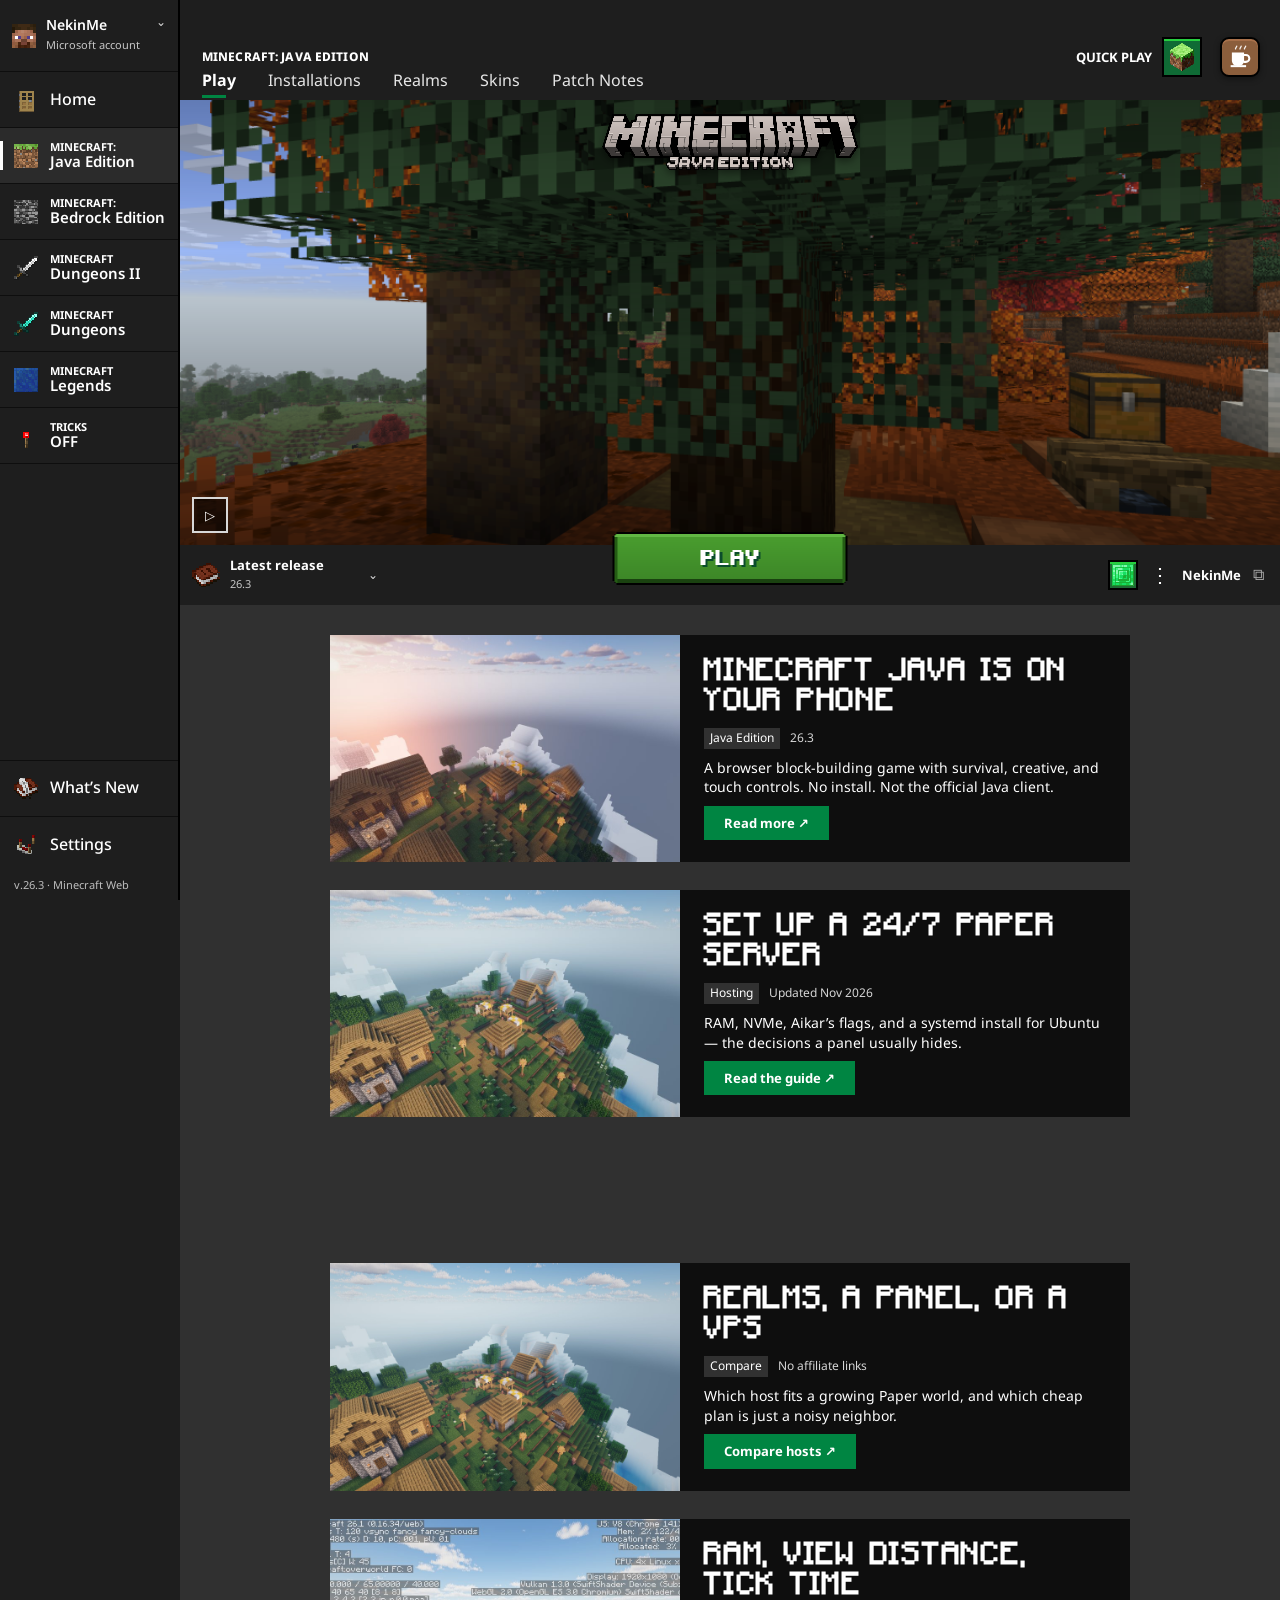
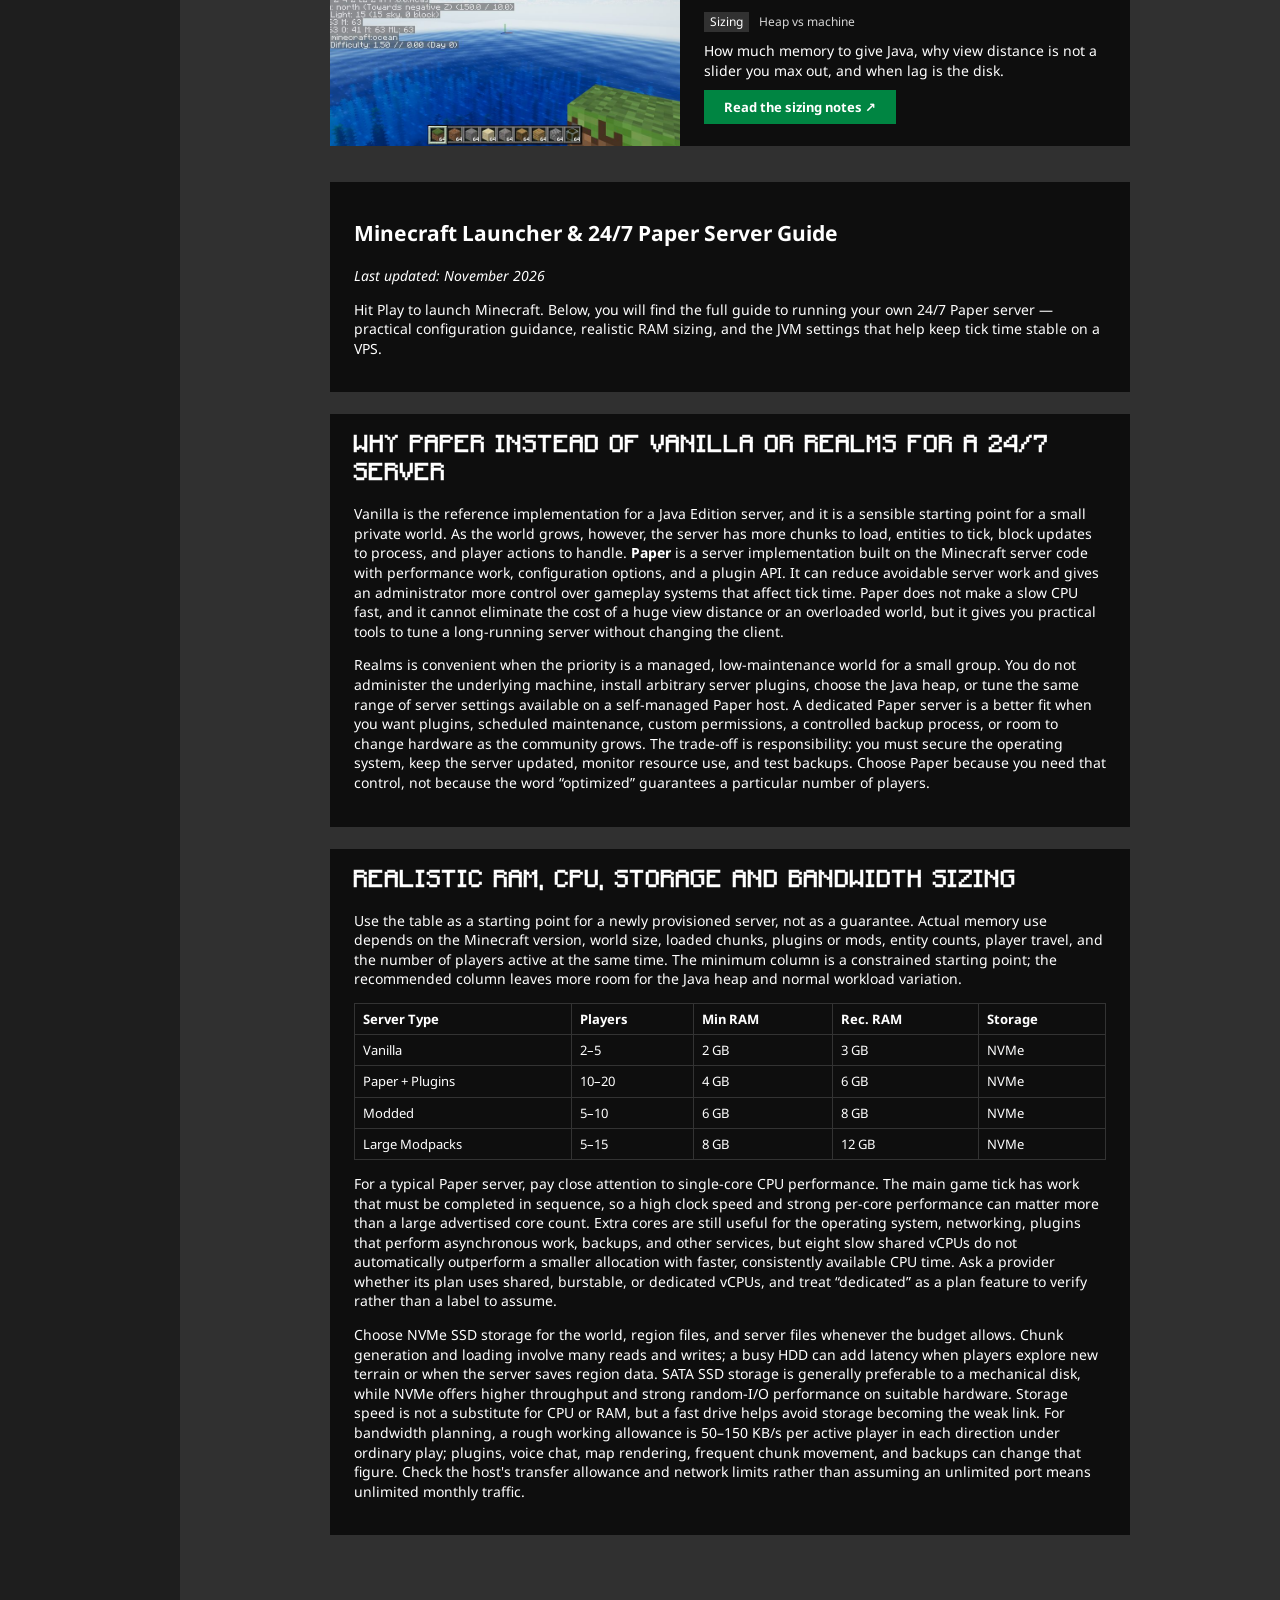
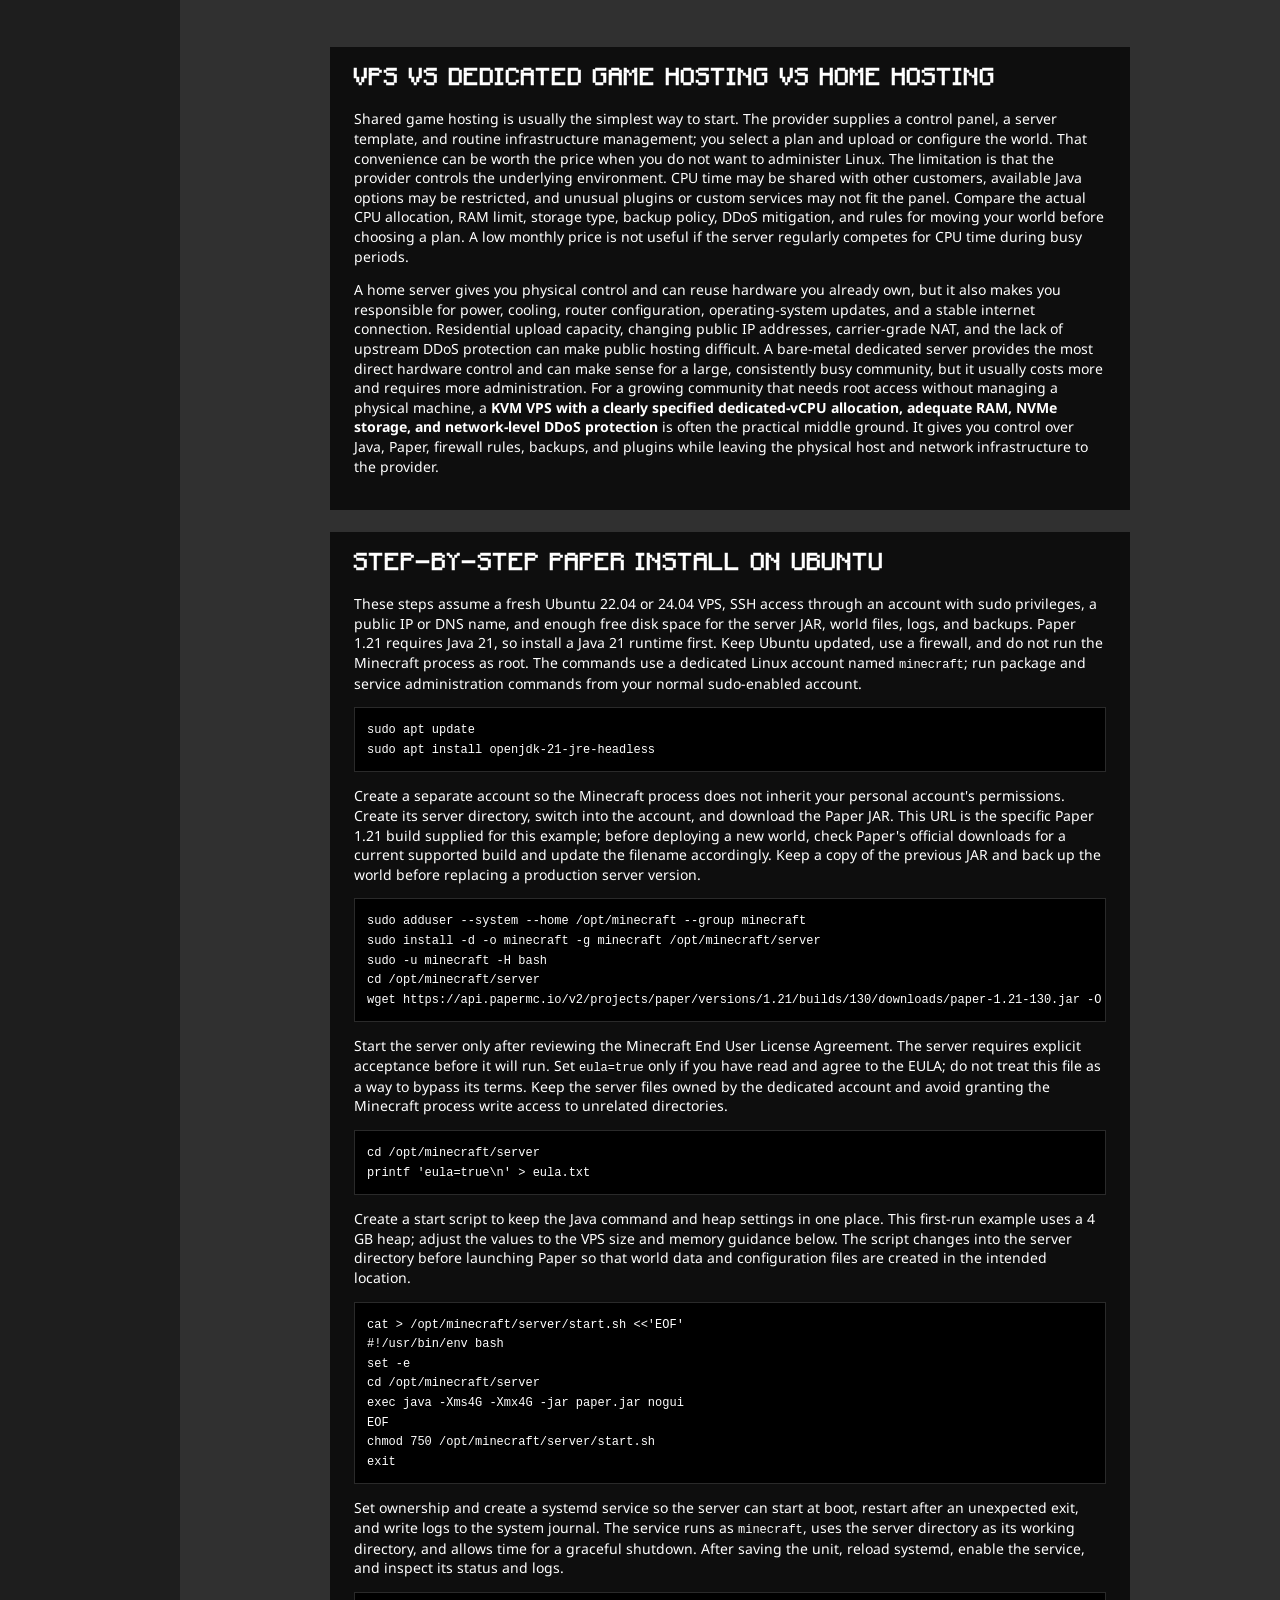
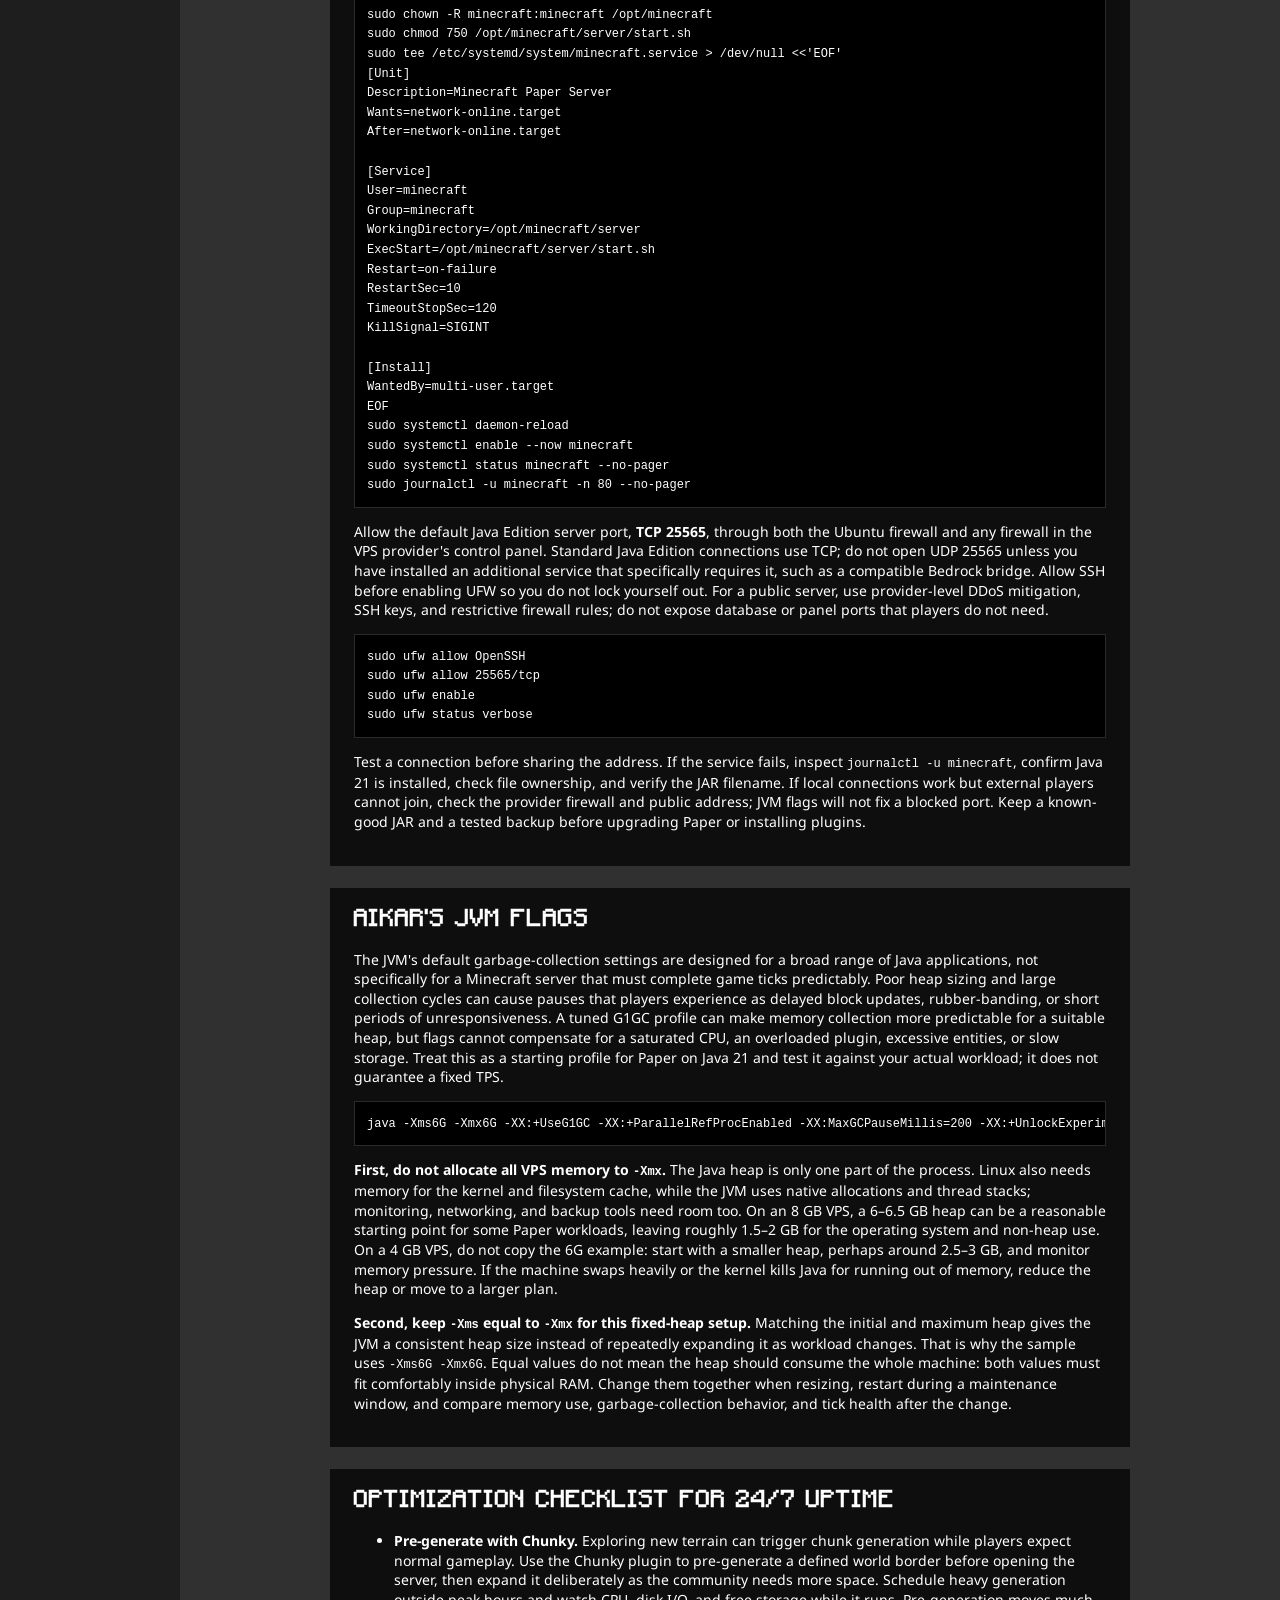
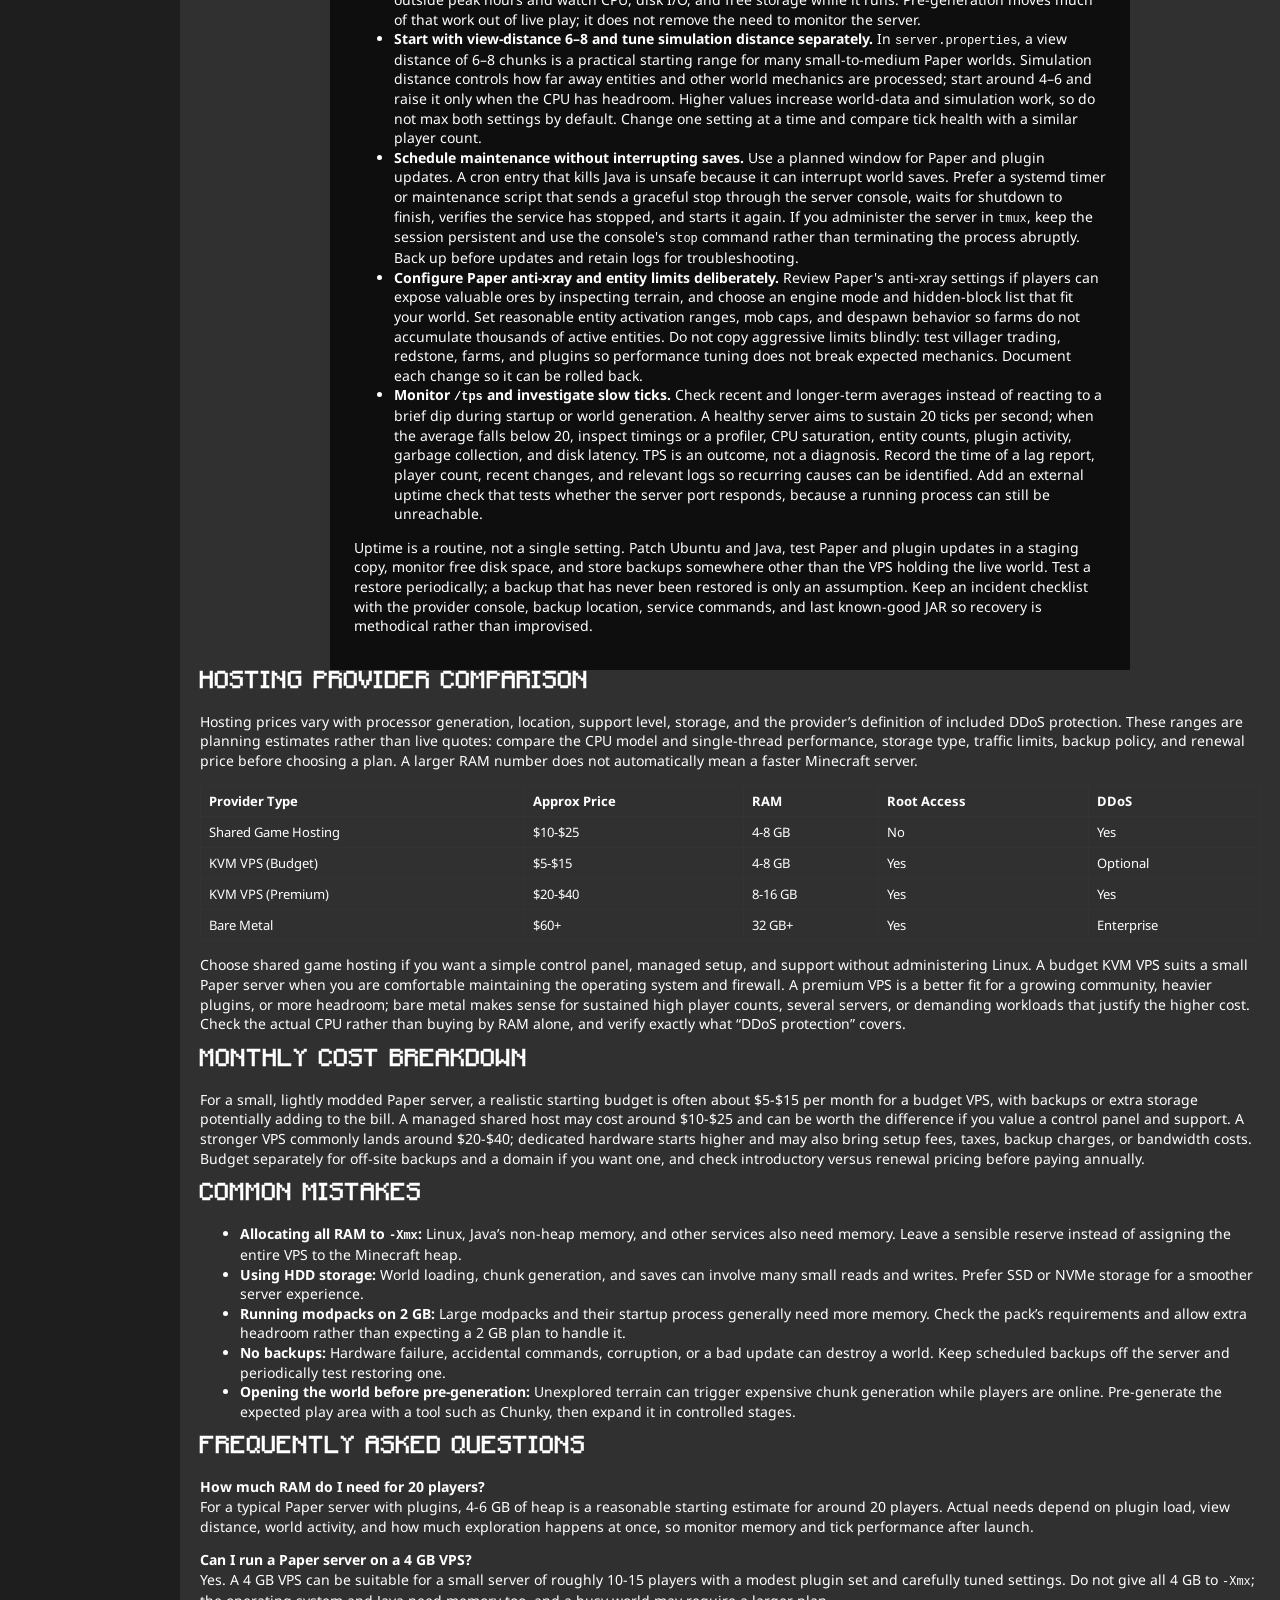
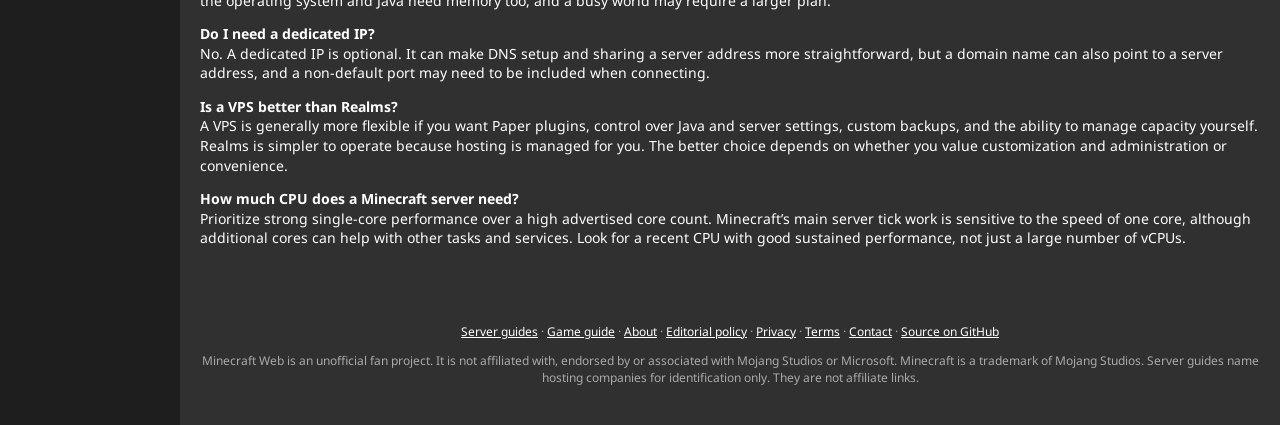
==== commit d1bad5e5: "Let the launcher document scroll on iOS while keeping the game locked" ====
--- a/index.html
+++ b/index.html
@@ -51,12 +51,12 @@
 <style>
 @font-face{font-family:'Minecraft Seven';src:url('/assets/fonts/Minecraft-Seven.woff') format('woff');font-display:swap}
 :root{--bg:#1e1e1e;--line:#0e0e0e;--feed:#303030;--card:#0e0e0e;--text:#fff;--muted:#c6c6c6;--g:#008542;--g-top:#27ce40;--g-hi:#009047;--g-edge:#0c6e3d;--g-dk:#064d2a}
-*{box-sizing:border-box}html,body{margin:0;height:100%;max-width:100%;overflow-x:hidden;overscroll-behavior-x:none}
-body{background:var(--bg);color:var(--text);font-family:'Noto Sans',system-ui,-apple-system,'Segoe UI',sans-serif;font-size:14px;line-height:1.4;-webkit-font-smoothing:antialiased}
+*{box-sizing:border-box}html{height:100%}html,body{margin:0;min-height:100%;max-width:100%;overscroll-behavior-x:none}
+body{background:var(--bg);color:var(--text);font-family:'Noto Sans',system-ui,-apple-system,'Segoe UI',sans-serif;font-size:14px;line-height:1.4;-webkit-font-smoothing:antialiased;overflow-x:hidden;overflow-x:clip}
 .mc{font-family:'Minecraft Seven',system-ui,sans-serif;font-weight:normal}
-.app{display:flex;min-height:100vh}
+.app{display:flex;min-height:100vh;min-height:100dvh}
 /* ---- left rail (launcher: 180px, items 56px, 1px #0e0e0e separators) ---- */
-aside{width:180px;flex:none;background:var(--bg);display:flex;flex-direction:column;position:sticky;top:0;height:100vh;border-right:2px solid #000}
+aside{width:180px;flex:none;background:var(--bg);display:flex;flex-direction:column;position:sticky;top:0;height:100vh;height:100dvh;border-right:2px solid #000}
 .acct{display:flex;align-items:center;gap:10px;height:72px;padding:0 12px;border-bottom:1px solid var(--line);color:#fff;text-decoration:none}
 .acct img{width:24px;height:24px;image-rendering:pixelated}
 .acct b{display:block;font-size:14px;font-weight:600;line-height:1.2}.acct span{font-size:11px;color:var(--muted)}
@@ -159,7 +159,7 @@
   .feed{padding:20px 10px}.news{grid-template-columns:1fr}.news .pic{min-height:0;aspect-ratio:16/9}.news h3{font-size:19px}
   .info{padding-left:10px;padding-right:10px}
 }
-@media(max-height:500px){.hero{height:calc(100vh - 150px);min-height:160px}.mnav{display:none}.top h6{display:none}}
+@media(max-height:500px){.hero{height:calc(100vh - 150px);height:calc(100dvh - 150px);min-height:160px}.mnav{display:none}.top h6{display:none}}
 
 /* ---- Dappled Forest panorama (slow crossfade + drift) ---- */
 .hero{background:#000 url('/assets/panorama/panorama_0.png') center/cover no-repeat;overflow:hidden}
@@ -234,8 +234,12 @@
 .gate-retry:hover{background:#7d7d7d}
 .gate-retry[hidden]{display:none}
 /* ---- preloaded game iframe (hidden behind the rewarded gate) ---- */
-#game-frame{position:fixed;inset:0;width:100%;height:100%;border:0;z-index:9998;background:#000;opacity:0;pointer-events:none;transition:opacity .3s ease}
-body.game-on{overflow:hidden}
+#game-frame{position:fixed;inset:0;width:100%;height:100%;height:100dvh;border:0;z-index:9998;background:#000;opacity:0;pointer-events:none;transition:opacity .3s ease}
+/* Lock the page behind the fullscreen game. overflow:hidden alone still
+   leaves the body as a scroll container on mobile Safari, which produces the
+   small rubber-band scroll the user sees. Fixing the body removes it. */
+html.game-on{height:100%;overflow:hidden;overflow:clip;overscroll-behavior:none;touch-action:none}
+body.game-on{position:fixed;inset:0;width:100%;height:100%;overflow:hidden;overflow:clip;overscroll-behavior:none;touch-action:none}
 body.game-on #game-frame{opacity:1;pointer-events:auto;z-index:10002}
 /* ---- 1:1 loading screen ---- */
 .load{position:fixed;inset:0;z-index:10001;display:none;place-items:center;background:#000}
@@ -515,7 +519,7 @@
   var HF_BASE = 'https://huggingface.co/spaces/matthewcodergamer/minecraft-browser/resolve/main/';
   var LOCAL_BASE = '/MinecraftWeb/';
   var HF_ORIGIN = 'https://matthewcodergamer-minecraft-browser.static.hf.space';
-  var HF_PLAY = HF_ORIGIN + '/?v=26.3-20261126a&host=pages';
+  var HF_PLAY = HF_ORIGIN + '/game.html?v=26.3-20261127c&host=pages2';
   var CACHE = 'mw-game-v1';
   var GATE_SECONDS = 5;
   var total = 0, done = 0, downloading = null, dlDone = false;
@@ -822,6 +826,7 @@
     gateLive.textContent = 'Launching the real Java client\u2026';
     gate.classList.remove('on');
     if (load) load.classList.remove('on');
+    document.documentElement.classList.add('game-on');
     document.body.classList.add('game-on');
     try { gameFrame.focus(); } catch (e) {}
     try { sessionStorage.setItem('mw_play_pass', String(Date.now())); } catch (e) {}
